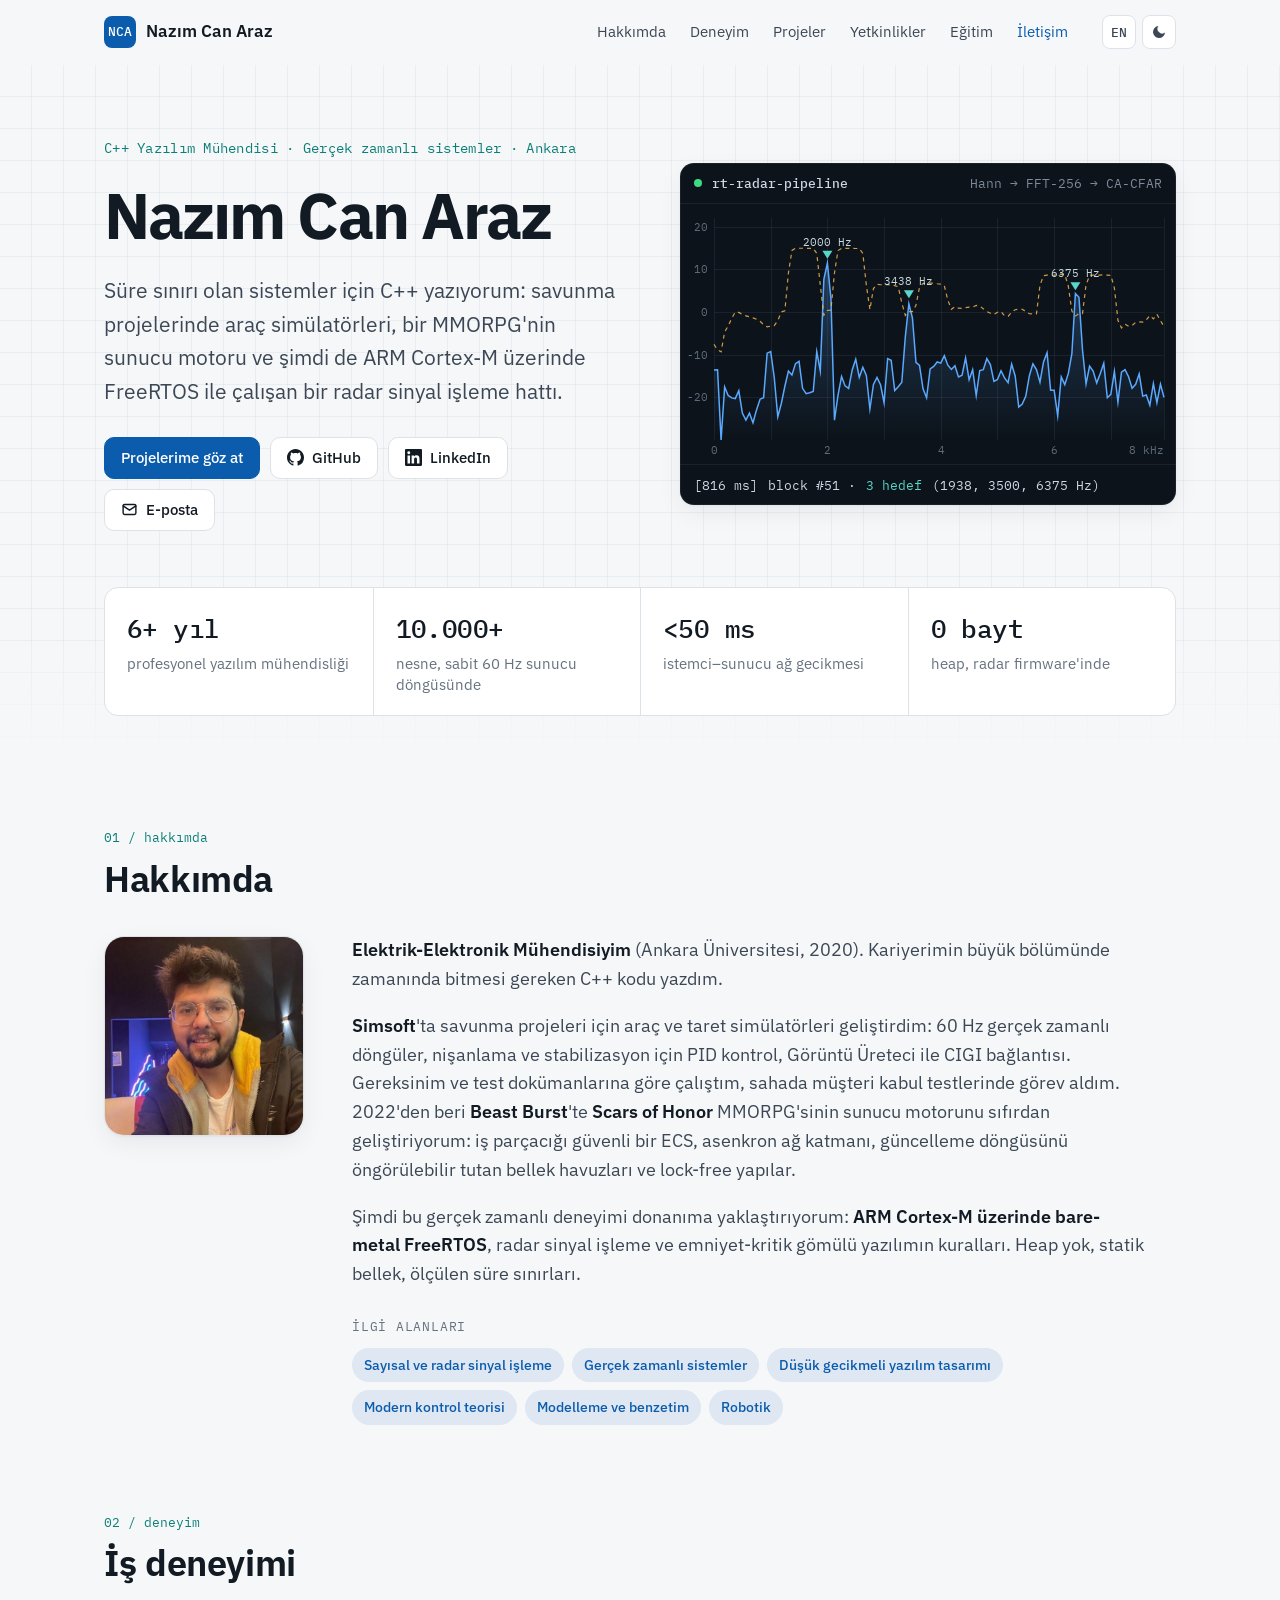
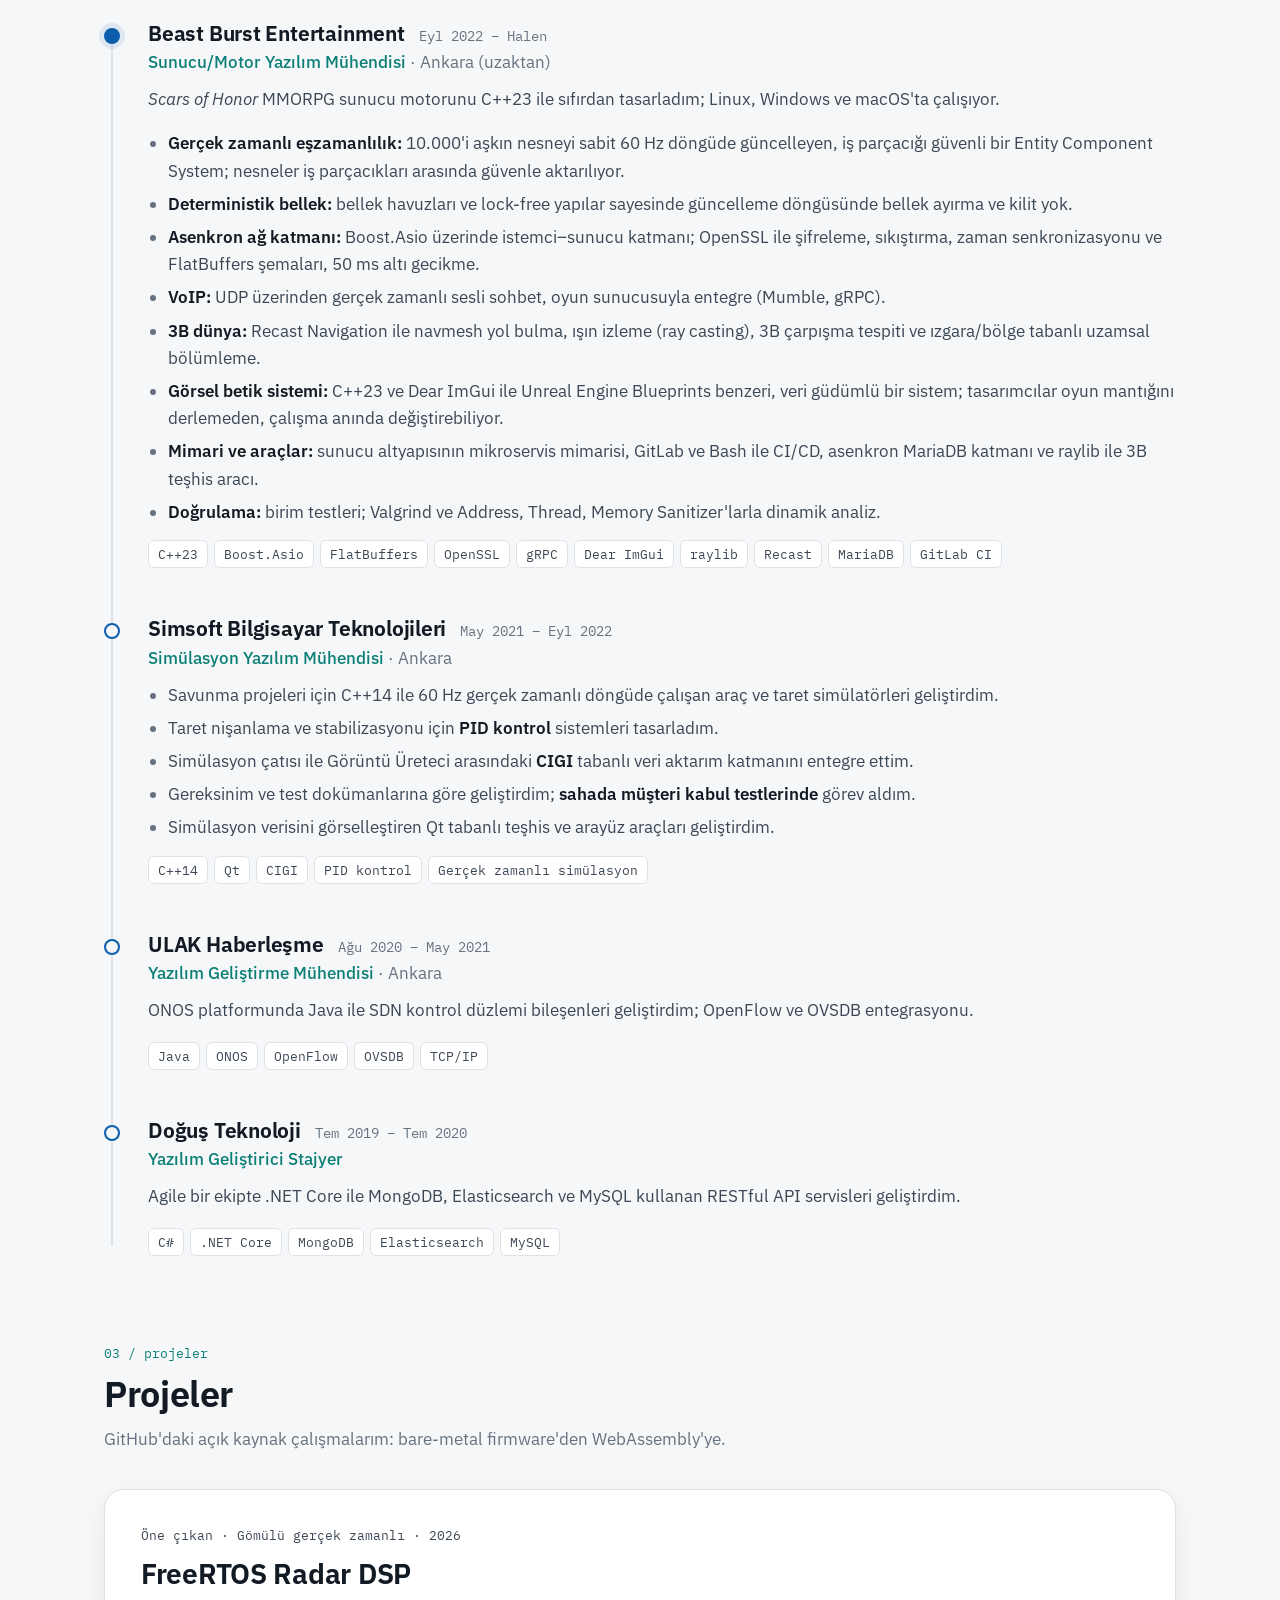
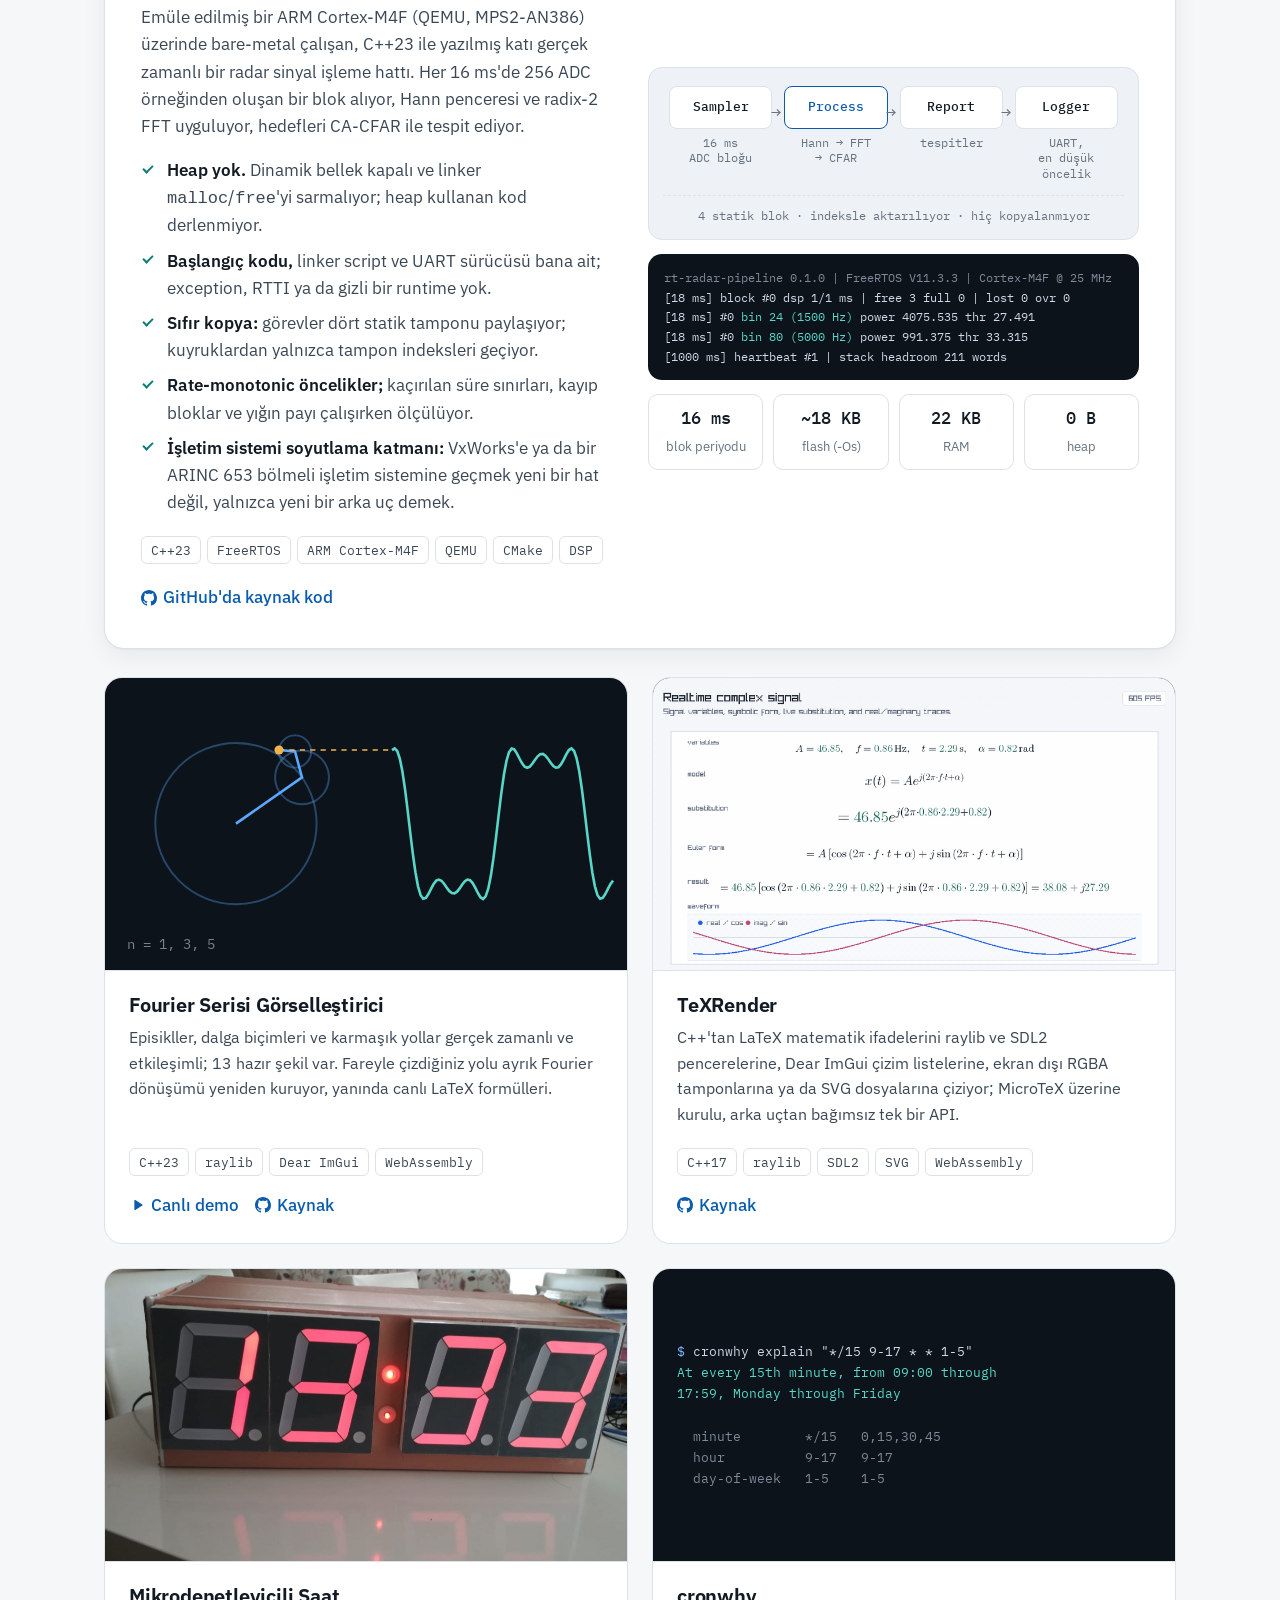
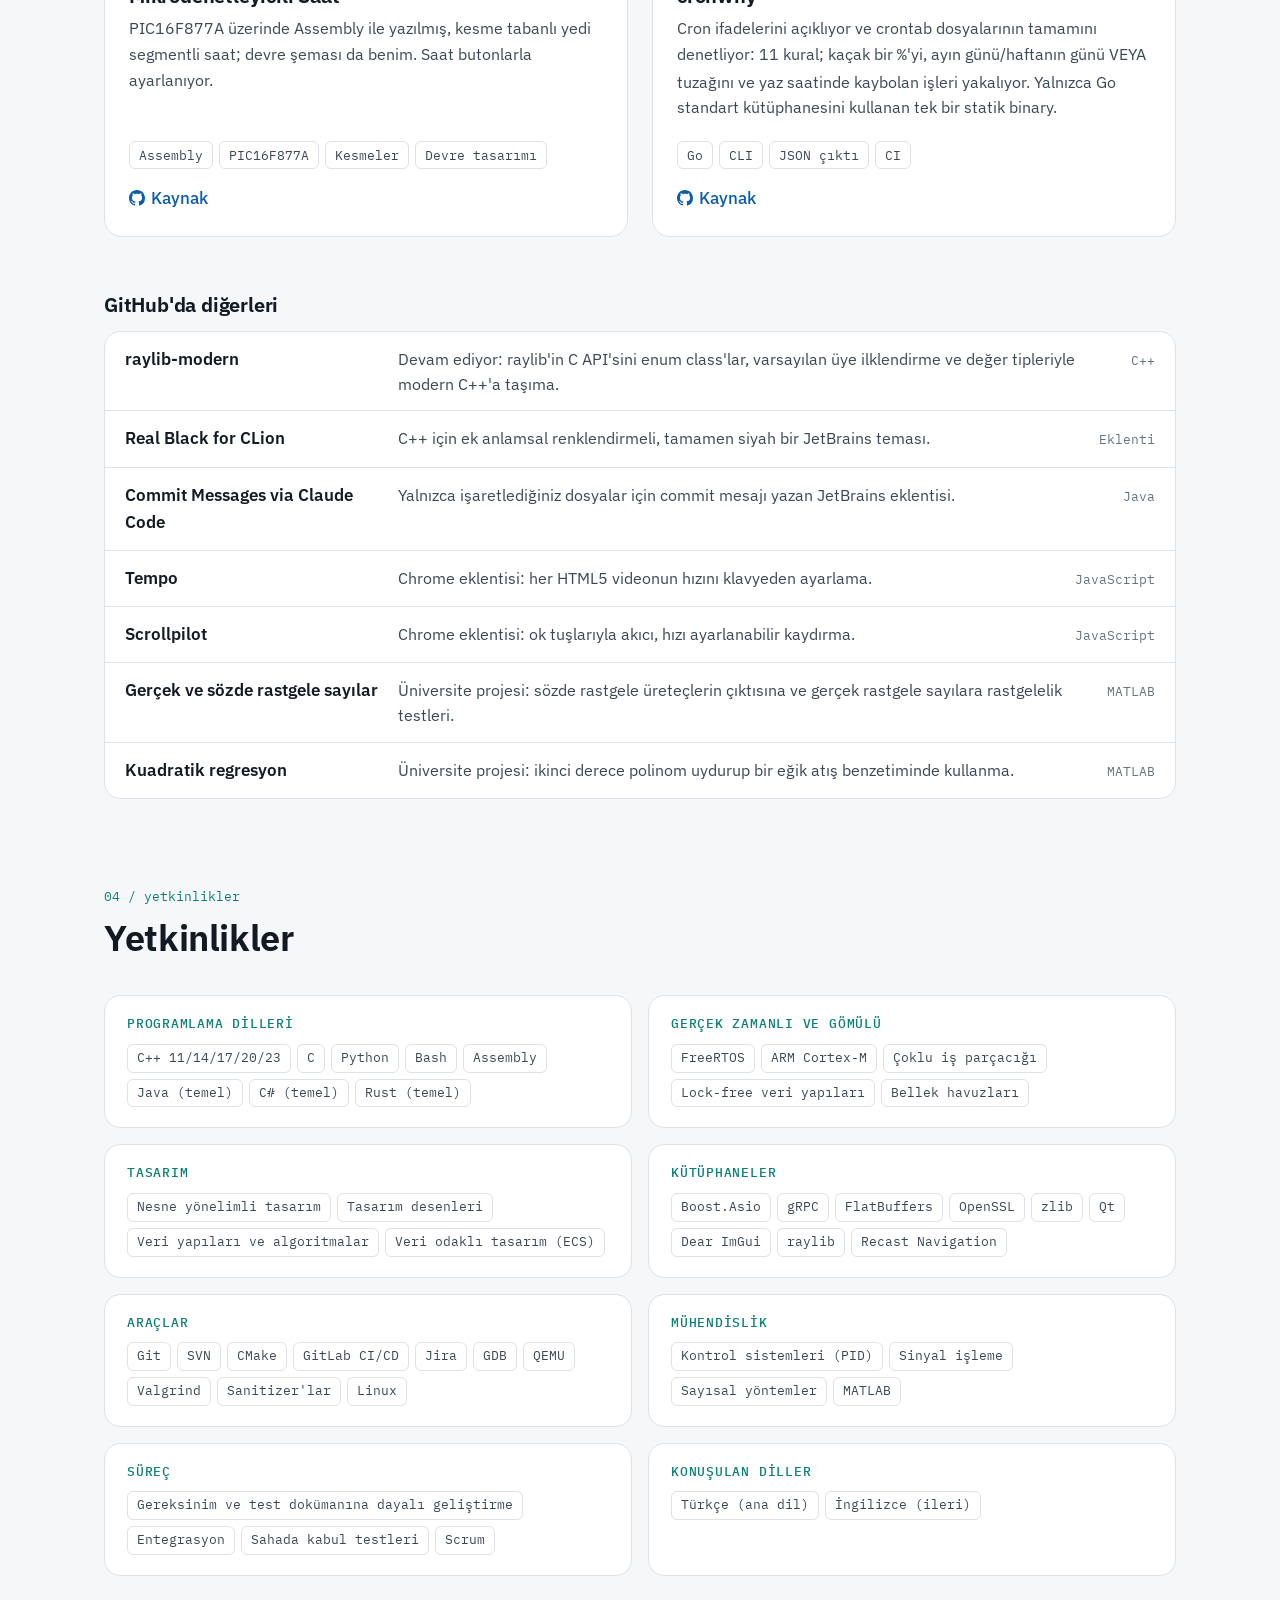
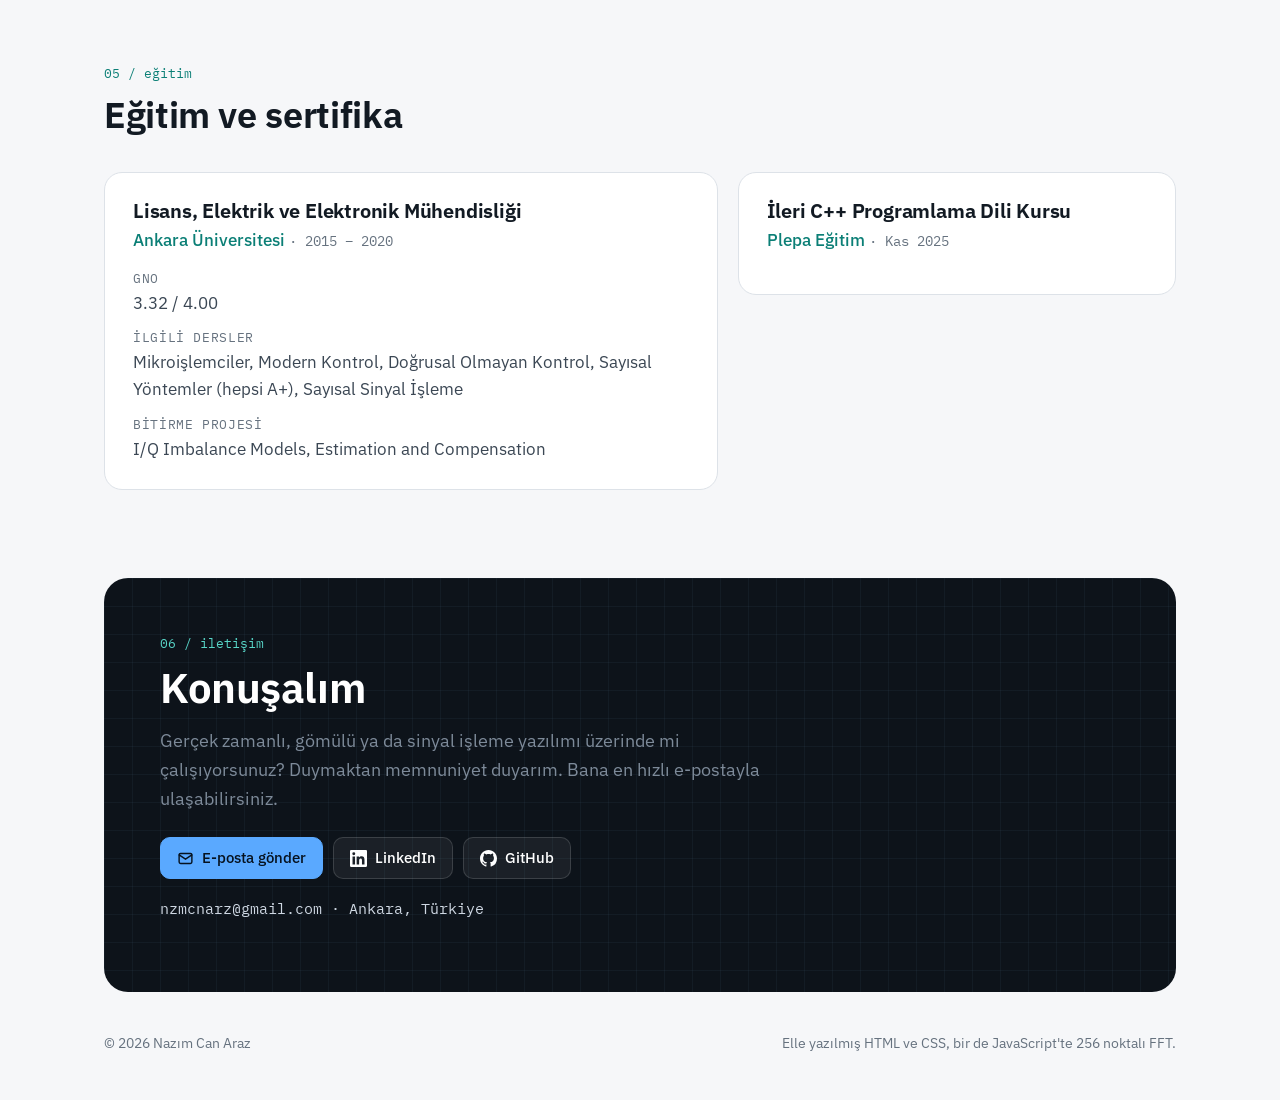
==== tr/index.html @ edd907df "Add personal site in English and Turkish Static HTML/CSS/JS for GitHub Pages: about, experience, pro" ====
<!doctype html>
<html lang="tr">
<head>
  <meta charset="utf-8">
  <meta name="viewport" content="width=device-width, initial-scale=1">
  <title>Nazım Can Araz · C++ Yazılım Mühendisi</title>
  <meta name="description" content="Nazım Can Araz, Ankara'da gerçek zamanlı sistemler geliştiren bir C++ yazılım mühendisi: savunma simülatörleri, bir MMORPG sunucu motoru ve ARM Cortex-M üzerinde FreeRTOS ile radar sinyal işleme.">
  <meta name="author" content="Nazım Can Araz">
  <link rel="canonical" href="https://nazimaraz.github.io/tr/">
  <link rel="alternate" hreflang="en" href="https://nazimaraz.github.io/">
  <link rel="alternate" hreflang="tr" href="https://nazimaraz.github.io/tr/">
  <link rel="alternate" hreflang="x-default" href="https://nazimaraz.github.io/">

  <meta property="og:type" content="profile">
  <meta property="og:url" content="https://nazimaraz.github.io/tr/">
  <meta property="og:title" content="Nazım Can Araz · C++ Yazılım Mühendisi">
  <meta property="og:description" content="Gerçek zamanlı C++ sistemleri: savunma simülatörleri, bir MMORPG sunucu motoru ve ARM Cortex-M üzerinde FreeRTOS ile radar sinyal işleme.">
  <meta property="og:image" content="https://nazimaraz.github.io/assets/img/og.png">
  <meta property="og:image:width" content="1200">
  <meta property="og:image:height" content="630">
  <meta property="og:locale" content="tr_TR">
  <meta property="og:locale:alternate" content="en_US">
  <meta name="twitter:card" content="summary_large_image">

  <link rel="icon" href="/favicon.svg" type="image/svg+xml">
  <meta name="theme-color" content="#0a0e13" media="(prefers-color-scheme: dark)">
  <meta name="theme-color" content="#f6f7f9" media="(prefers-color-scheme: light)">

  <script>
    try { var t = localStorage.getItem("theme"); if (t === "dark" || t === "light") document.documentElement.dataset.theme = t; } catch (e) {}
  </script>
  <link rel="preconnect" href="https://fonts.googleapis.com">
  <link rel="preconnect" href="https://fonts.gstatic.com" crossorigin>
  <link rel="stylesheet" href="https://fonts.googleapis.com/css2?family=IBM+Plex+Mono:wght@400;500&family=IBM+Plex+Sans:wght@400;500;600;700&display=swap">
  <link rel="stylesheet" href="/assets/css/style.css">
  <script src="/assets/js/main.js" defer></script>

  <script type="application/ld+json">
  {
    "@context": "https://schema.org",
    "@type": "Person",
    "name": "Nazım Can Araz",
    "url": "https://nazimaraz.github.io/tr/",
    "image": "https://nazimaraz.github.io/assets/img/avatar.jpg",
    "jobTitle": "C++ Yazılım Mühendisi",
    "address": { "@type": "PostalAddress", "addressLocality": "Ankara", "addressCountry": "TR" },
    "alumniOf": { "@type": "CollegeOrUniversity", "name": "Ankara Üniversitesi" },
    "knowsAbout": ["C++", "Gerçek zamanlı sistemler", "FreeRTOS", "ARM Cortex-M", "Sayısal sinyal işleme", "Ağ programlama"],
    "sameAs": ["https://github.com/nazimaraz", "https://www.linkedin.com/in/nazimcanaraz/"]
  }
  </script>
</head>
<body>
  <svg width="0" height="0" style="position:absolute" aria-hidden="true">
    <symbol id="i-github" viewBox="0 0 16 16"><path fill="currentColor" d="M8 0C3.58 0 0 3.58 0 8c0 3.54 2.29 6.53 5.47 7.59.4.07.55-.17.55-.38 0-.19-.01-.82-.01-1.49-2.01.37-2.53-.49-2.69-.94-.09-.23-.48-.94-.82-1.13-.28-.15-.68-.52-.01-.53.63-.01 1.08.58 1.23.82.72 1.21 1.87.87 2.33.66.07-.52.28-.87.51-1.07-1.78-.2-3.64-.89-3.64-3.95 0-.87.31-1.59.82-2.15-.08-.2-.36-1.02.08-2.12 0 0 .67-.21 2.2.82.64-.18 1.32-.27 2-.27.68 0 1.36.09 2 .27 1.53-1.04 2.2-.82 2.2-.82.44 1.1.16 1.92.08 2.12.51.56.82 1.27.82 2.15 0 3.07-1.87 3.75-3.65 3.95.29.25.54.73.54 1.48 0 1.07-.01 1.93-.01 2.2 0 .21.15.46.55.38A8.01 8.01 0 0 0 16 8c0-4.42-3.58-8-8-8Z"/></symbol>
    <symbol id="i-linkedin" viewBox="0 0 24 24"><path fill="currentColor" d="M20.45 20.45h-3.56v-5.57c0-1.33-.02-3.04-1.85-3.04-1.85 0-2.14 1.45-2.14 2.94v5.67H9.35V9h3.41v1.56h.05c.48-.9 1.64-1.85 3.37-1.85 3.6 0 4.27 2.37 4.27 5.46v6.28ZM5.34 7.43a2.06 2.06 0 1 1 0-4.13 2.06 2.06 0 0 1 0 4.13ZM7.12 20.45H3.56V9h3.56v11.45ZM22.22 0H1.77C.79 0 0 .77 0 1.73v20.54C0 23.23.79 24 1.77 24h20.45c.98 0 1.78-.77 1.78-1.73V1.73C24 .77 23.2 0 22.22 0Z"/></symbol>
    <symbol id="i-mail" viewBox="0 0 24 24"><g fill="none" stroke="currentColor" stroke-width="2" stroke-linecap="round" stroke-linejoin="round"><rect x="3" y="5" width="18" height="14" rx="2"/><path d="m3 7 9 6 9-6"/></g></symbol>
    <symbol id="i-arrow" viewBox="0 0 24 24"><path fill="none" stroke="currentColor" stroke-width="2" stroke-linecap="round" stroke-linejoin="round" d="M7 17 17 7M8 7h9v9"/></symbol>
    <symbol id="i-play" viewBox="0 0 24 24"><path fill="currentColor" d="M8 5.5v13a1 1 0 0 0 1.5.86l10.5-6.5a1 1 0 0 0 0-1.72L9.5 4.64A1 1 0 0 0 8 5.5Z"/></symbol>
  </svg>

  <a class="skip" href="#main">İçeriğe geç</a>

  <header class="topbar">
    <div class="wrap topbar-inner">
      <a class="brand" href="#top" aria-label="Nazım Can Araz, başa dön">
        <span class="brand-mark" aria-hidden="true">NCA</span>
        <span class="brand-name">Nazım Can Araz</span>
      </a>
      <nav class="nav" aria-label="Bölümler">
        <a href="#about">Hakkımda</a>
        <a href="#experience">Deneyim</a>
        <a href="#projects">Projeler</a>
        <a href="#skills">Yetkinlikler</a>
        <a href="#education">Eğitim</a>
        <a href="#contact">İletişim</a>
      </nav>
      <div class="tools">
        <a class="lang" href="/" hreflang="en" lang="en" title="English">EN</a>
        <button class="theme-toggle" type="button" aria-label="Karanlık mod" title="Karanlık modu aç/kapat">
          <svg class="moon" viewBox="0 0 24 24" aria-hidden="true"><path fill="currentColor" d="M21 12.8A9 9 0 1 1 11.2 3a7 7 0 0 0 9.8 9.8Z"/></svg>
          <svg class="sun" viewBox="0 0 24 24" aria-hidden="true"><g fill="none" stroke="currentColor" stroke-width="2" stroke-linecap="round"><circle cx="12" cy="12" r="4"/><path d="M12 2v2M12 20v2M4.9 4.9l1.4 1.4M17.7 17.7l1.4 1.4M2 12h2M20 12h2M4.9 19.1l1.4-1.4M17.7 6.3l1.4-1.4"/></g></svg>
        </button>
      </div>
    </div>
  </header>

  <main id="main">
    <!-- ================================================================ hero -->
    <section class="hero" id="top">
      <div class="wrap hero-grid">
        <div class="hero-text">
          <p class="eyebrow mono">C++ Yazılım Mühendisi · Gerçek zamanlı sistemler · Ankara</p>
          <h1>Nazım Can Araz</h1>
          <p class="lede">Süre sınırı olan sistemler için C++ yazıyorum: savunma projelerinde araç simülatörleri, bir MMORPG'nin sunucu motoru ve şimdi de ARM Cortex-M üzerinde FreeRTOS ile çalışan bir radar sinyal işleme hattı.</p>
          <div class="cta">
            <a class="btn primary" href="#projects">Projelerime göz at</a>
            <a class="btn" href="https://github.com/nazimaraz"><svg aria-hidden="true"><use href="#i-github"/></svg>GitHub</a>
            <a class="btn" href="https://www.linkedin.com/in/nazimcanaraz/"><svg aria-hidden="true"><use href="#i-linkedin"/></svg>LinkedIn</a>
            <a class="btn" href="mailto:nzmcnarz@gmail.com"><svg aria-hidden="true"><use href="#i-mail"/></svg>E-posta</a>
          </div>
        </div>

        <figure class="scope" aria-label="Canlı spektrum: rt-radar-pipeline'daki Hann, FFT ve CA-CFAR zincirinin JavaScript kopyası, benzetilmiş ADC verisi üzerinde çalışıyor">
          <div class="scope-head">
            <span class="live-dot" aria-hidden="true"></span>
            <b>rt-radar-pipeline</b>
            <span class="chain">Hann → FFT-256 → CA-CFAR</span>
          </div>
          <canvas id="spectrum" role="img" aria-label="Kesikli CFAR eşiğiyle güç spektrumu; tespit edilen tonlar frekanslarıyla işaretli"></canvas>
          <figcaption class="scope-foot" id="scope-log" aria-live="off">block #0</figcaption>
        </figure>
      </div>

      <div class="wrap">
        <ul class="stats">
          <li><strong>6+ yıl</strong><span>profesyonel yazılım mühendisliği</span></li>
          <li><strong>10.000+</strong><span>nesne, sabit 60 Hz sunucu döngüsünde</span></li>
          <li><strong>&lt;50 ms</strong><span>istemci–sunucu ağ gecikmesi</span></li>
          <li><strong>0 bayt</strong><span>heap, radar firmware'inde</span></li>
        </ul>
      </div>
    </section>

    <!-- =============================================================== about -->
    <section class="section" id="about" aria-labelledby="about-title">
      <div class="wrap">
        <div class="section-head">
          <span class="num">01 / hakkımda</span>
          <h2 id="about-title">Hakkımda</h2>
        </div>
        <div class="about-grid">
          <img class="portrait" src="/assets/img/avatar.jpg" width="200" height="200" alt="Nazım Can Araz'ın portresi">
          <div class="about-text">
            <p><strong>Elektrik-Elektronik Mühendisiyim</strong> (Ankara Üniversitesi, 2020). Kariyerimin büyük bölümünde zamanında bitmesi gereken C++ kodu yazdım.</p>
            <p><strong>Simsoft</strong>'ta savunma projeleri için araç ve taret simülatörleri geliştirdim: 60 Hz gerçek zamanlı döngüler, nişanlama ve stabilizasyon için PID kontrol, Görüntü Üreteci ile CIGI bağlantısı. Gereksinim ve test dokümanlarına göre çalıştım, sahada müşteri kabul testlerinde görev aldım. 2022'den beri <strong>Beast Burst</strong>'te <strong>Scars of Honor</strong> MMORPG'sinin sunucu motorunu sıfırdan geliştiriyorum: iş parçacığı güvenli bir ECS, asenkron ağ katmanı, güncelleme döngüsünü öngörülebilir tutan bellek havuzları ve lock-free yapılar.</p>
            <p>Şimdi bu gerçek zamanlı deneyimi donanıma yaklaştırıyorum: <strong>ARM Cortex-M üzerinde bare-metal FreeRTOS</strong>, radar sinyal işleme ve emniyet-kritik gömülü yazılımın kuralları. Heap yok, statik bellek, ölçülen süre sınırları.</p>
            <p class="subhead">İlgi alanları</p>
            <ul class="chips">
              <li>Sayısal ve radar sinyal işleme</li>
              <li>Gerçek zamanlı sistemler</li>
              <li>Düşük gecikmeli yazılım tasarımı</li>
              <li>Modern kontrol teorisi</li>
              <li>Modelleme ve benzetim</li>
              <li>Robotik</li>
            </ul>
          </div>
        </div>
      </div>
    </section>

    <!-- ========================================================== experience -->
    <section class="section" id="experience" aria-labelledby="experience-title">
      <div class="wrap">
        <div class="section-head">
          <span class="num">02 / deneyim</span>
          <h2 id="experience-title">İş deneyimi</h2>
        </div>

        <ol class="timeline">
          <li class="job current">
            <div class="job-head">
              <h3>Beast Burst Entertainment</h3>
              <span class="when">Eyl 2022 – Halen</span>
            </div>
            <p class="role">Sunucu/Motor Yazılım Mühendisi <span class="where">· Ankara (uzaktan)</span></p>
            <p><em>Scars of Honor</em> MMORPG sunucu motorunu C++23 ile sıfırdan tasarladım; Linux, Windows ve macOS'ta çalışıyor.</p>
            <ul class="points">
              <li><strong>Gerçek zamanlı eşzamanlılık:</strong> 10.000'i aşkın nesneyi sabit 60 Hz döngüde güncelleyen, iş parçacığı güvenli bir Entity Component System; nesneler iş parçacıkları arasında güvenle aktarılıyor.</li>
              <li><strong>Deterministik bellek:</strong> bellek havuzları ve lock-free yapılar sayesinde güncelleme döngüsünde bellek ayırma ve kilit yok.</li>
              <li><strong>Asenkron ağ katmanı:</strong> Boost.Asio üzerinde istemci–sunucu katmanı; OpenSSL ile şifreleme, sıkıştırma, zaman senkronizasyonu ve FlatBuffers şemaları, 50 ms altı gecikme.</li>
              <li><strong>VoIP:</strong> UDP üzerinden gerçek zamanlı sesli sohbet, oyun sunucusuyla entegre (Mumble, gRPC).</li>
              <li><strong>3B dünya:</strong> Recast Navigation ile navmesh yol bulma, ışın izleme (ray casting), 3B çarpışma tespiti ve ızgara/bölge tabanlı uzamsal bölümleme.</li>
              <li><strong>Görsel betik sistemi:</strong> C++23 ve Dear ImGui ile Unreal Engine Blueprints benzeri, veri güdümlü bir sistem; tasarımcılar oyun mantığını derlemeden, çalışma anında değiştirebiliyor.</li>
              <li><strong>Mimari ve araçlar:</strong> sunucu altyapısının mikroservis mimarisi, GitLab ve Bash ile CI/CD, asenkron MariaDB katmanı ve raylib ile 3B teşhis aracı.</li>
              <li><strong>Doğrulama:</strong> birim testleri; Valgrind ve Address, Thread, Memory Sanitizer'larla dinamik analiz.</li>
            </ul>
            <ul class="tags" aria-label="Teknolojiler">
              <li>C++23</li><li>Boost.Asio</li><li>FlatBuffers</li><li>OpenSSL</li><li>gRPC</li><li>Dear ImGui</li><li>raylib</li><li>Recast</li><li>MariaDB</li><li>GitLab CI</li>
            </ul>
          </li>

          <li class="job">
            <div class="job-head">
              <h3>Simsoft Bilgisayar Teknolojileri</h3>
              <span class="when">May 2021 – Eyl 2022</span>
            </div>
            <p class="role">Simülasyon Yazılım Mühendisi <span class="where">· Ankara</span></p>
            <ul class="points">
              <li>Savunma projeleri için C++14 ile 60 Hz gerçek zamanlı döngüde çalışan araç ve taret simülatörleri geliştirdim.</li>
              <li>Taret nişanlama ve stabilizasyonu için <strong>PID kontrol</strong> sistemleri tasarladım.</li>
              <li>Simülasyon çatısı ile Görüntü Üreteci arasındaki <strong>CIGI</strong> tabanlı veri aktarım katmanını entegre ettim.</li>
              <li>Gereksinim ve test dokümanlarına göre geliştirdim; <strong>sahada müşteri kabul testlerinde</strong> görev aldım.</li>
              <li>Simülasyon verisini görselleştiren Qt tabanlı teşhis ve arayüz araçları geliştirdim.</li>
            </ul>
            <ul class="tags" aria-label="Teknolojiler">
              <li>C++14</li><li>Qt</li><li>CIGI</li><li>PID kontrol</li><li>Gerçek zamanlı simülasyon</li>
            </ul>
          </li>

          <li class="job">
            <div class="job-head">
              <h3>ULAK Haberleşme</h3>
              <span class="when">Ağu 2020 – May 2021</span>
            </div>
            <p class="role">Yazılım Geliştirme Mühendisi <span class="where">· Ankara</span></p>
            <p>ONOS platformunda Java ile SDN kontrol düzlemi bileşenleri geliştirdim; OpenFlow ve OVSDB entegrasyonu.</p>
            <ul class="tags" aria-label="Teknolojiler">
              <li>Java</li><li>ONOS</li><li>OpenFlow</li><li>OVSDB</li><li>TCP/IP</li>
            </ul>
          </li>

          <li class="job">
            <div class="job-head">
              <h3>Doğuş Teknoloji</h3>
              <span class="when">Tem 2019 – Tem 2020</span>
            </div>
            <p class="role">Yazılım Geliştirici Stajyer</p>
            <p>Agile bir ekipte .NET Core ile MongoDB, Elasticsearch ve MySQL kullanan RESTful API servisleri geliştirdim.</p>
            <ul class="tags" aria-label="Teknolojiler">
              <li>C#</li><li>.NET Core</li><li>MongoDB</li><li>Elasticsearch</li><li>MySQL</li>
            </ul>
          </li>
        </ol>
      </div>
    </section>

    <!-- ============================================================ projects -->
    <section class="section" id="projects" aria-labelledby="projects-title">
      <div class="wrap">
        <div class="section-head">
          <span class="num">03 / projeler</span>
          <h2 id="projects-title">Projeler</h2>
          <p>GitHub'daki açık kaynak çalışmalarım: bare-metal firmware'den WebAssembly'ye.</p>
        </div>

        <article class="featured">
          <div>
            <p class="kicker">Öne çıkan · Gömülü gerçek zamanlı · 2026</p>
            <h3>FreeRTOS Radar DSP</h3>
            <p>Emüle edilmiş bir ARM Cortex-M4F (QEMU, MPS2-AN386) üzerinde bare-metal çalışan, C++23 ile yazılmış katı gerçek zamanlı bir radar sinyal işleme hattı. Her 16 ms'de 256 ADC örneğinden oluşan bir blok alıyor, Hann penceresi ve radix-2 FFT uyguluyor, hedefleri CA-CFAR ile tespit ediyor.</p>
            <ul class="checks">
              <li><strong>Heap yok.</strong> Dinamik bellek kapalı ve linker <code>malloc</code>/<code>free</code>'yi sarmalıyor; heap kullanan kod derlenmiyor.</li>
              <li><strong>Başlangıç kodu,</strong> linker script ve UART sürücüsü bana ait; exception, RTTI ya da gizli bir runtime yok.</li>
              <li><strong>Sıfır kopya:</strong> görevler dört statik tamponu paylaşıyor; kuyruklardan yalnızca tampon indeksleri geçiyor.</li>
              <li><strong>Rate-monotonic öncelikler;</strong> kaçırılan süre sınırları, kayıp bloklar ve yığın payı çalışırken ölçülüyor.</li>
              <li><strong>İşletim sistemi soyutlama katmanı:</strong> VxWorks'e ya da bir ARINC 653 bölmeli işletim sistemine geçmek yeni bir hat değil, yalnızca yeni bir arka uç demek.</li>
            </ul>
            <ul class="tags" aria-label="Teknolojiler">
              <li>C++23</li><li>FreeRTOS</li><li>ARM Cortex-M4F</li><li>QEMU</li><li>CMake</li><li>DSP</li>
            </ul>
            <div class="project-links">
              <a href="https://github.com/nazimaraz/rt-radar-pipeline"><svg aria-hidden="true"><use href="#i-github"/></svg>GitHub'da kaynak kod</a>
            </div>
          </div>

          <div class="featured-visual">
            <div class="pipeline" aria-label="Hat: her 16 ms'de örnekleyici, ardından işleme (Hann, FFT, CFAR), raporlayıcı ve UART üzerinden günlükleyici">
              <div class="stage"><span class="box">Sampler</span><small>16 ms<br>ADC bloğu</small></div>
              <div class="stage dsp"><span class="box">Process</span><small>Hann → FFT<br>→ CFAR</small></div>
              <div class="stage"><span class="box">Report</span><small>tespitler</small></div>
              <div class="stage"><span class="box">Logger</span><small>UART,<br>en düşük öncelik</small></div>
              <div class="pool">4 statik blok · indeksle aktarılıyor · hiç kopyalanmıyor</div>
            </div>
<pre class="term" aria-label="Firmware konsol çıktısı"><span class="dim">rt-radar-pipeline 0.1.0 | FreeRTOS V11.3.3 | Cortex-M4F @ 25 MHz</span>
[18 ms] block #0 dsp 1/1 ms | free 3 full 0 | lost 0 ovr 0
[18 ms] #0 <span class="hi">bin 24 (1500 Hz)</span> power 4075.535 thr 27.491
[18 ms] #0 <span class="hi">bin 80 (5000 Hz)</span> power 991.375 thr 33.315
[1000 ms] heartbeat #1 | stack headroom 211 words</pre>
            <ul class="metrics">
              <li><b>16 ms</b><span>blok periyodu</span></li>
              <li><b>~18 KB</b><span>flash (-Os)</span></li>
              <li><b>22 KB</b><span>RAM</span></li>
              <li><b>0 B</b><span>heap</span></li>
            </ul>
          </div>
        </article>

        <div class="cards">
          <article class="card">
            <div class="card-media">
              <svg viewBox="0 0 400 225" role="img" aria-label="Kare dalga çizen üç episikl">
                <g fill="none" stroke-width="1.5">
                  <circle cx="100" cy="112" r="62" stroke="rgba(90,169,255,.35)"/>
                  <circle cx="150.8" cy="76.4" r="20.7" stroke="rgba(90,169,255,.35)"/>
                  <circle cx="145.4" cy="56.5" r="12.4" stroke="rgba(90,169,255,.35)"/>
                  <path d="M100 112 L150.8 76.4 L145.4 56.5 L133.1 55.4" stroke="#5aa9ff" stroke-width="2"/>
                  <path d="M133.1 55.4 H220" stroke="#f0b44c" stroke-dasharray="4 4" stroke-width="1.2"/>
                  <path stroke="#58d6c8" stroke-width="2" d="M220,55.4 L222,54.1 L224,56.1 L226,62 L228,71.9 L230,85.5 L232,101.6 L234,118.7 L236,135.1 L238,149.4 L240,160.2 L242,167 L244,169.7 L246,169.1 L248,166.1 L250,162.1 L252,158.4 L254,155.8 L256,155 L258,155.9 L260,158.2 L262,161.1 L264,163.8 L266,165.4 L268,165.6 L270,164.3 L272,161.8 L274,158.8 L276,156.3 L278,155 L280,155.4 L282,157.7 L284,161.2 L286,165.3 L288,168.6 L290,169.9 L292,167.9 L294,162 L296,152.1 L298,138.5 L300,122.4 L302,105.3 L304,88.9 L306,74.6 L308,63.8 L310,57 L312,54.3 L314,54.9 L316,57.9 L318,61.9 L320,65.6 L322,68.2 L324,69 L326,68.1 L328,65.8 L330,62.9 L332,60.2 L334,58.6 L336,58.4 L338,59.7 L340,62.2 L342,65.2 L344,67.7 L346,69 L348,68.6 L350,66.3 L352,62.8 L354,58.7 L356,55.4 L358,54.1 L360,56.1 L362,62 L364,71.9 L366,85.5 L368,101.6 L370,118.7 L372,135.1 L374,149.4 L376,160.2 L378,167 L380,169.7 L382,169.1 L384,166.1 L386,162.1 L388,158.4 L390,155.8"/>
                </g>
                <circle cx="133.1" cy="55.4" r="3.5" fill="#f0b44c"/>
                <text x="16" y="208" fill="rgba(160,180,200,.7)" font-family="IBM Plex Mono, monospace" font-size="11">n = 1, 3, 5</text>
              </svg>
            </div>
            <div class="card-body">
              <h3>Fourier Serisi Görselleştirici</h3>
              <p>Episikller, dalga biçimleri ve karmaşık yollar gerçek zamanlı ve etkileşimli; 13 hazır şekil var. Fareyle çizdiğiniz yolu ayrık Fourier dönüşümü yeniden kuruyor, yanında canlı LaTeX formülleri.</p>
              <ul class="tags" aria-label="Teknolojiler"><li>C++23</li><li>raylib</li><li>Dear ImGui</li><li>WebAssembly</li></ul>
              <div class="project-links">
                <a href="https://nazimaraz.github.io/Fourier-Series/"><svg aria-hidden="true"><use href="#i-play"/></svg>Canlı demo</a>
                <a href="https://github.com/nazimaraz/Fourier-Series"><svg aria-hidden="true"><use href="#i-github"/></svg>Kaynak</a>
              </div>
            </div>
          </article>

          <article class="card">
            <div class="card-media">
              <img src="/assets/img/texrender.gif" width="920" height="507" loading="lazy" alt="TeXRender demosu: karmaşık bir sinyalin formülü, yerine konmuş değerleri ve gerçel/sanal dalga biçimleri gerçek zamanlı güncelleniyor">
            </div>
            <div class="card-body">
              <h3>TeXRender</h3>
              <p>C++'tan LaTeX matematik ifadelerini raylib ve SDL2 pencerelerine, Dear ImGui çizim listelerine, ekran dışı RGBA tamponlarına ya da SVG dosyalarına çiziyor; MicroTeX üzerine kurulu, arka uçtan bağımsız tek bir API.</p>
              <ul class="tags" aria-label="Teknolojiler"><li>C++17</li><li>raylib</li><li>SDL2</li><li>SVG</li><li>WebAssembly</li></ul>
              <div class="project-links">
                <a href="https://github.com/nazimaraz/TeXRender"><svg aria-hidden="true"><use href="#i-github"/></svg>Kaynak</a>
              </div>
            </div>
          </article>

          <article class="card">
            <div class="card-media">
              <img src="/assets/img/clock.jpg" width="1000" height="622" loading="lazy" alt="PIC16F877A mikrodenetleyiciyle yapılmış dört haneli, yedi segmentli LED saat">
            </div>
            <div class="card-body">
              <h3>Mikrodenetleyicili Saat</h3>
              <p>PIC16F877A üzerinde Assembly ile yazılmış, kesme tabanlı yedi segmentli saat; devre şeması da benim. Saat butonlarla ayarlanıyor.</p>
              <ul class="tags" aria-label="Teknolojiler"><li>Assembly</li><li>PIC16F877A</li><li>Kesmeler</li><li>Devre tasarımı</li></ul>
              <div class="project-links">
                <a href="https://github.com/nazimaraz/Digital-Clock-Using-Microcontroller"><svg aria-hidden="true"><use href="#i-github"/></svg>Kaynak</a>
              </div>
            </div>
          </article>

          <article class="card">
            <div class="card-media">
<pre class="term" aria-label="cronwhy örnek çıktısı"><span class="prompt">$</span> cronwhy explain "*/15 9-17 * * 1-5"
<span class="hi">At every 15th minute, from 09:00 through
17:59, Monday through Friday</span>

<span class="dim">  minute        */15   0,15,30,45
  hour          9-17   9-17
  day-of-week   1-5    1-5</span></pre>
            </div>
            <div class="card-body">
              <h3>cronwhy</h3>
              <p>Cron ifadelerini açıklıyor ve crontab dosyalarının tamamını denetliyor: 11 kural; kaçak bir <code>%</code>'yi, ayın günü/haftanın günü VEYA tuzağını ve yaz saatinde kaybolan işleri yakalıyor. Yalnızca Go standart kütüphanesini kullanan tek bir statik binary.</p>
              <ul class="tags" aria-label="Teknolojiler"><li>Go</li><li>CLI</li><li>JSON çıktı</li><li>CI</li></ul>
              <div class="project-links">
                <a href="https://github.com/nazimaraz/cronwhy"><svg aria-hidden="true"><use href="#i-github"/></svg>Kaynak</a>
              </div>
            </div>
          </article>
        </div>

        <h3 class="more-head">GitHub'da diğerleri</h3>
        <ul class="more">
          <li><a href="https://github.com/nazimaraz/raylib-modern"><span class="name">raylib-modern</span><span class="desc">Devam ediyor: raylib'in C API'sini enum class'lar, varsayılan üye ilklendirme ve değer tipleriyle modern C++'a taşıma.</span><span class="lang-tag">C++</span></a></li>
          <li><a href="https://github.com/nazimaraz/real-black-clion-theme"><span class="name">Real Black for CLion</span><span class="desc">C++ için ek anlamsal renklendirmeli, tamamen siyah bir JetBrains teması.</span><span class="lang-tag">Eklenti</span></a></li>
          <li><a href="https://github.com/nazimaraz/jetbrains-ai-commit"><span class="name">Commit Messages via Claude Code</span><span class="desc">Yalnızca işaretlediğiniz dosyalar için commit mesajı yazan JetBrains eklentisi.</span><span class="lang-tag">Java</span></a></li>
          <li><a href="https://github.com/nazimaraz/tempo"><span class="name">Tempo</span><span class="desc">Chrome eklentisi: her HTML5 videonun hızını klavyeden ayarlama.</span><span class="lang-tag">JavaScript</span></a></li>
          <li><a href="https://github.com/nazimaraz/scrollpilot"><span class="name">Scrollpilot</span><span class="desc">Chrome eklentisi: ok tuşlarıyla akıcı, hızı ayarlanabilir kaydırma.</span><span class="lang-tag">JavaScript</span></a></li>
          <li><a href="https://github.com/nazimaraz/Testing-and-Comparison-of-True-and-Pseudo-Random-Number-Generators"><span class="name">Gerçek ve sözde rastgele sayılar</span><span class="desc">Üniversite projesi: sözde rastgele üreteçlerin çıktısına ve gerçek rastgele sayılara rastgelelik testleri.</span><span class="lang-tag">MATLAB</span></a></li>
          <li><a href="https://github.com/nazimaraz/Analysis-of-Finding-Quadratic-Regression-Polynomial"><span class="name">Kuadratik regresyon</span><span class="desc">Üniversite projesi: ikinci derece polinom uydurup bir eğik atış benzetiminde kullanma.</span><span class="lang-tag">MATLAB</span></a></li>
        </ul>
      </div>
    </section>

    <!-- ============================================================== skills -->
    <section class="section" id="skills" aria-labelledby="skills-title">
      <div class="wrap">
        <div class="section-head">
          <span class="num">04 / yetkinlikler</span>
          <h2 id="skills-title">Yetkinlikler</h2>
        </div>
        <div class="skills">
          <div class="skill">
            <h3>Programlama dilleri</h3>
            <ul class="tags"><li>C++ 11/14/17/20/23</li><li>C</li><li>Python</li><li>Bash</li><li>Assembly</li><li>Java (temel)</li><li>C# (temel)</li><li>Rust (temel)</li></ul>
          </div>
          <div class="skill">
            <h3>Gerçek zamanlı ve gömülü</h3>
            <ul class="tags"><li>FreeRTOS</li><li>ARM Cortex-M</li><li>Çoklu iş parçacığı</li><li>Lock-free veri yapıları</li><li>Bellek havuzları</li></ul>
          </div>
          <div class="skill">
            <h3>Tasarım</h3>
            <ul class="tags"><li>Nesne yönelimli tasarım</li><li>Tasarım desenleri</li><li>Veri yapıları ve algoritmalar</li><li>Veri odaklı tasarım (ECS)</li></ul>
          </div>
          <div class="skill">
            <h3>Kütüphaneler</h3>
            <ul class="tags"><li>Boost.Asio</li><li>gRPC</li><li>FlatBuffers</li><li>OpenSSL</li><li>zlib</li><li>Qt</li><li>Dear ImGui</li><li>raylib</li><li>Recast Navigation</li></ul>
          </div>
          <div class="skill">
            <h3>Araçlar</h3>
            <ul class="tags"><li>Git</li><li>SVN</li><li>CMake</li><li>GitLab CI/CD</li><li>Jira</li><li>GDB</li><li>QEMU</li><li>Valgrind</li><li>Sanitizer'lar</li><li>Linux</li></ul>
          </div>
          <div class="skill">
            <h3>Mühendislik</h3>
            <ul class="tags"><li>Kontrol sistemleri (PID)</li><li>Sinyal işleme</li><li>Sayısal yöntemler</li><li>MATLAB</li></ul>
          </div>
          <div class="skill">
            <h3>Süreç</h3>
            <ul class="tags"><li>Gereksinim ve test dokümanına dayalı geliştirme</li><li>Entegrasyon</li><li>Sahada kabul testleri</li><li>Scrum</li></ul>
          </div>
          <div class="skill">
            <h3>Konuşulan diller</h3>
            <ul class="tags"><li>Türkçe (ana dil)</li><li>İngilizce (ileri)</li></ul>
          </div>
        </div>
      </div>
    </section>

    <!-- =========================================================== education -->
    <section class="section" id="education" aria-labelledby="education-title">
      <div class="wrap">
        <div class="section-head">
          <span class="num">05 / eğitim</span>
          <h2 id="education-title">Eğitim ve sertifika</h2>
        </div>
        <div class="edu">
          <div class="edu-card">
            <h3>Lisans, Elektrik ve Elektronik Mühendisliği</h3>
            <p class="meta">Ankara Üniversitesi <span class="when">· 2015 – 2020</span></p>
            <dl>
              <div><dt>GNO</dt><dd>3.32 / 4.00</dd></div>
              <div><dt>İlgili dersler</dt><dd>Mikroişlemciler, Modern Kontrol, Doğrusal Olmayan Kontrol, Sayısal Yöntemler (hepsi A+), Sayısal Sinyal İşleme</dd></div>
              <div><dt>Bitirme projesi</dt><dd>I/Q Imbalance Models, Estimation and Compensation</dd></div>
            </dl>
          </div>
          <div class="edu-card">
            <h3>İleri C++ Programlama Dili Kursu</h3>
            <p class="meta">Plepa Eğitim <span class="when">· Kas 2025</span></p>
          </div>
        </div>
      </div>
    </section>

    <!-- ============================================================= contact -->
    <section id="contact" aria-labelledby="contact-title">
      <div class="wrap">
        <div class="contact">
          <span class="num mono">06 / iletişim</span>
          <h2 id="contact-title">Konuşalım</h2>
          <p>Gerçek zamanlı, gömülü ya da sinyal işleme yazılımı üzerinde mi çalışıyorsunuz? Duymaktan memnuniyet duyarım. Bana en hızlı e-postayla ulaşabilirsiniz.</p>
          <div class="cta">
            <a class="btn primary" href="mailto:nzmcnarz@gmail.com"><svg aria-hidden="true"><use href="#i-mail"/></svg>E-posta gönder</a>
            <a class="btn" href="https://www.linkedin.com/in/nazimcanaraz/"><svg aria-hidden="true"><use href="#i-linkedin"/></svg>LinkedIn</a>
            <a class="btn" href="https://github.com/nazimaraz"><svg aria-hidden="true"><use href="#i-github"/></svg>GitHub</a>
          </div>
          <p class="mail">nzmcnarz@gmail.com · Ankara, Türkiye</p>
        </div>
      </div>
    </section>
  </main>

  <footer class="footer">
    <div class="wrap">
      <span>© <span id="year">2026</span> Nazım Can Araz</span>
      <span>Elle yazılmış HTML ve CSS, bir de JavaScript'te 256 noktalı FFT.</span>
    </div>
  </footer>
</body>
</html>
---- assets/css/style.css ----
/* ---------------------------------------------------------------------------
   Nazım Can Araz — personal site
   Plain CSS, no build step. Colours are tokens on :root; dark mode follows the
   system unless the visitor picks a theme (stored as data-theme on <html>).
   ------------------------------------------------------------------------ */

:root {
  --bg: #f6f7f9;
  --bg-grid: rgba(11, 61, 108, 0.05);
  --surface: #ffffff;
  --surface-2: #eef1f5;
  --text: #121a23;
  --text-2: #3b4754;
  --muted: #66727f;
  --line: #dde2e8;
  --accent: #0b5cad;          /* the CV's heading blue, brightened */
  --accent-soft: rgba(11, 92, 173, 0.1);
  --teal: #0b7f76;            /* the CV's label teal */
  --amber: #b26a00;
  --term-bg: #0d131a;
  --term-text: #cfd8e3;
  --term-dim: #7d8a99;
  --term-hi: #58d6c8;
  --shadow: 0 1px 2px rgba(16, 24, 40, 0.04), 0 8px 24px rgba(16, 24, 40, 0.06);

  --font-sans: "IBM Plex Sans", system-ui, -apple-system, "Segoe UI", Roboto, sans-serif;
  --font-mono: "IBM Plex Mono", ui-monospace, SFMono-Regular, Menlo, Consolas, monospace;
  --radius: 14px;
  --radius-sm: 8px;
  --wrap: 1120px;
  color-scheme: light;
}

@media (prefers-color-scheme: dark) {
  :root:not([data-theme="light"]) {
    --bg: #0a0e13;
    --bg-grid: rgba(120, 170, 220, 0.045);
    --surface: #11171f;
    --surface-2: #161e28;
    --text: #e7edf3;
    --text-2: #b9c4cf;
    --muted: #8593a2;
    --line: #222c38;
    --accent: #5aa9ff;
    --accent-soft: rgba(90, 169, 255, 0.12);
    --teal: #3cc8b9;
    --amber: #f0b44c;
    --term-bg: #070a0e;
    --shadow: 0 1px 2px rgba(0, 0, 0, 0.3), 0 10px 30px rgba(0, 0, 0, 0.25);
    color-scheme: dark;
  }
}

:root[data-theme="dark"] {
  --bg: #0a0e13;
  --bg-grid: rgba(120, 170, 220, 0.045);
  --surface: #11171f;
  --surface-2: #161e28;
  --text: #e7edf3;
  --text-2: #b9c4cf;
  --muted: #8593a2;
  --line: #222c38;
  --accent: #5aa9ff;
  --accent-soft: rgba(90, 169, 255, 0.12);
  --teal: #3cc8b9;
  --amber: #f0b44c;
  --term-bg: #070a0e;
  --shadow: 0 1px 2px rgba(0, 0, 0, 0.3), 0 10px 30px rgba(0, 0, 0, 0.25);
  color-scheme: dark;
}

/* --- base ---------------------------------------------------------------- */

*, *::before, *::after { box-sizing: border-box; }

html {
  scroll-behavior: smooth;
  scroll-padding-top: 76px;
  -webkit-text-size-adjust: 100%;
}

body {
  margin: 0;
  background: var(--bg);
  color: var(--text);
  font-family: var(--font-sans);
  font-size: 17px;
  line-height: 1.6;
  -webkit-font-smoothing: antialiased;
  text-rendering: optimizeLegibility;
}

img { max-width: 100%; display: block; }

a { color: var(--accent); text-decoration-thickness: 1px; text-underline-offset: 3px; }
a:hover { text-decoration-thickness: 2px; }

:focus-visible { outline: 2px solid var(--accent); outline-offset: 3px; border-radius: 4px; }

h1, h2, h3 { line-height: 1.2; margin: 0; letter-spacing: -0.01em; }

p { margin: 0 0 1em; }

.mono { font-family: var(--font-mono); }

.wrap {
  width: 100%;
  max-width: var(--wrap);
  margin: 0 auto;
  padding: 0 24px;
}

.skip {
  position: absolute;
  left: 12px;
  top: -48px;
  z-index: 100;
  padding: 8px 14px;
  background: var(--accent);
  color: #fff;
  border-radius: var(--radius-sm);
}
.skip:focus { top: 12px; }

/* --- top bar ------------------------------------------------------------- */

.topbar {
  position: sticky;
  top: 0;
  z-index: 50;
  background: color-mix(in srgb, var(--bg) 82%, transparent);
  backdrop-filter: saturate(1.4) blur(12px);
  -webkit-backdrop-filter: saturate(1.4) blur(12px);
  border-bottom: 1px solid transparent;
  transition: border-color 0.2s;
}
.topbar.scrolled { border-bottom-color: var(--line); }

.topbar-inner {
  display: flex;
  align-items: center;
  gap: 24px;
  height: 64px;
}

.brand {
  display: inline-flex;
  align-items: center;
  gap: 10px;
  color: var(--text);
  text-decoration: none;
  font-weight: 600;
  white-space: nowrap;
}
.brand-mark {
  display: grid;
  place-items: center;
  width: 32px;
  height: 32px;
  border-radius: 8px;
  background: var(--accent);
  color: #fff;
  font-family: var(--font-mono);
  font-size: 13px;
  font-weight: 500;
  letter-spacing: -0.02em;
}

.nav {
  display: flex;
  gap: 4px;
  margin-left: auto;
}
.nav a {
  color: var(--text-2);
  text-decoration: none;
  font-size: 15px;
  padding: 6px 10px;
  border-radius: 6px;
}
.nav a:hover { color: var(--text); background: var(--surface-2); }
.nav a.active { color: var(--accent); }

.tools { display: flex; align-items: center; gap: 6px; }

.lang, .theme-toggle {
  display: inline-grid;
  place-items: center;
  height: 34px;
  min-width: 34px;
  padding: 0 8px;
  border: 1px solid var(--line);
  border-radius: 8px;
  background: var(--surface);
  color: var(--text-2);
  font: 500 13px/1 var(--font-mono);
  text-decoration: none;
  cursor: pointer;
}
.lang:hover, .theme-toggle:hover { color: var(--text); border-color: var(--muted); }
.theme-toggle svg { width: 16px; height: 16px; }
.theme-toggle .sun { display: none; }
:root[data-theme="dark"] .theme-toggle .sun { display: block; }
:root[data-theme="dark"] .theme-toggle .moon { display: none; }
@media (prefers-color-scheme: dark) {
  :root:not([data-theme="light"]) .theme-toggle .sun { display: block; }
  :root:not([data-theme="light"]) .theme-toggle .moon { display: none; }
}

/* --- hero ---------------------------------------------------------------- */

.hero {
  position: relative;
  padding: 72px 0 40px;
  background-image:
    linear-gradient(var(--bg-grid) 1px, transparent 1px),
    linear-gradient(90deg, var(--bg-grid) 1px, transparent 1px);
  background-size: 32px 32px;
  background-position: -1px -1px;
}
.hero::after {
  content: "";
  position: absolute;
  inset: auto 0 0 0;
  height: 120px;
  background: linear-gradient(transparent, var(--bg));
  pointer-events: none;
}

.hero-grid {
  position: relative;
  z-index: 1;
  display: grid;
  grid-template-columns: minmax(0, 1.05fr) minmax(0, 1fr);
  gap: 56px;
  align-items: center;
}

.eyebrow {
  margin: 0 0 18px;
  color: var(--teal);
  font-size: 14px;
  letter-spacing: 0.02em;
}

.hero h1 {
  font-size: clamp(40px, 6vw, 64px);
  font-weight: 700;
  letter-spacing: -0.03em;
  margin-bottom: 20px;
}

.lede {
  font-size: clamp(18px, 2vw, 21px);
  color: var(--text-2);
  max-width: 34em;
  margin-bottom: 28px;
}

.cta { display: flex; flex-wrap: wrap; gap: 10px; }

.btn {
  display: inline-flex;
  align-items: center;
  gap: 8px;
  height: 42px;
  padding: 0 16px;
  border-radius: 10px;
  border: 1px solid var(--line);
  background: var(--surface);
  color: var(--text);
  font-size: 15px;
  font-weight: 500;
  text-decoration: none;
  transition: border-color 0.15s, transform 0.15s;
}
.btn:hover { border-color: var(--muted); transform: translateY(-1px); }
.btn svg { width: 17px; height: 17px; flex: none; }
.btn.primary { background: var(--accent); border-color: var(--accent); color: #fff; }
:root[data-theme="dark"] .btn.primary { color: #06121f; }
@media (prefers-color-scheme: dark) {
  :root:not([data-theme="light"]) .btn.primary { color: #06121f; }
}

/* the live spectrum "instrument" */
.scope {
  margin: 0;
  background: var(--term-bg);
  border-radius: var(--radius);
  box-shadow: var(--shadow), inset 0 0 0 1px rgba(255, 255, 255, 0.06);
  overflow: hidden;
}
.scope-head, .scope-foot {
  display: flex;
  align-items: center;
  gap: 10px;
  padding: 10px 14px;
  font-family: var(--font-mono);
  font-size: 12.5px;
  color: var(--term-dim);
  white-space: nowrap;
  overflow: hidden;
}
.scope-head { border-bottom: 1px solid rgba(255, 255, 255, 0.06); }
.scope-head b { color: var(--term-text); font-weight: 500; }
.scope-head .chain { margin-left: auto; text-overflow: ellipsis; overflow: hidden; }
.scope-foot { border-top: 1px solid rgba(255, 255, 255, 0.06); color: var(--term-text); }
.scope-foot .hi { color: var(--term-hi); }
.live-dot {
  width: 8px;
  height: 8px;
  border-radius: 50%;
  background: #3ddc84;
  box-shadow: 0 0 0 0 rgba(61, 220, 132, 0.6);
  animation: pulse 2s infinite;
  flex: none;
}
@keyframes pulse {
  0% { box-shadow: 0 0 0 0 rgba(61, 220, 132, 0.55); }
  70% { box-shadow: 0 0 0 7px rgba(61, 220, 132, 0); }
  100% { box-shadow: 0 0 0 0 rgba(61, 220, 132, 0); }
}
#spectrum { display: block; width: 100%; height: 260px; }

.stats {
  position: relative;
  z-index: 1;
  list-style: none;
  margin: 56px 0 0;
  padding: 0;
  display: grid;
  grid-template-columns: repeat(4, minmax(0, 1fr));
  border: 1px solid var(--line);
  border-radius: var(--radius);
  background: var(--surface);
  overflow: hidden;
}
.stats li { padding: 20px 22px; }
.stats li + li { border-left: 1px solid var(--line); }
.stats strong {
  display: block;
  font-family: var(--font-mono);
  font-size: 26px;
  font-weight: 500;
  color: var(--text);
  letter-spacing: -0.02em;
}
.stats span { display: block; color: var(--muted); font-size: 14.5px; line-height: 1.45; margin-top: 4px; }

/* --- sections ------------------------------------------------------------ */

.section { padding: 72px 0 16px; }

.section-head { margin-bottom: 36px; }
.section-head .num {
  display: block;
  font-family: var(--font-mono);
  font-size: 13px;
  color: var(--teal);
  margin-bottom: 8px;
}
.section-head h2 { font-size: clamp(28px, 3.4vw, 36px); font-weight: 650; }
.section-head p { color: var(--muted); margin: 10px 0 0; max-width: 40em; }

/* about */
.about-grid {
  display: grid;
  grid-template-columns: 200px minmax(0, 1fr);
  gap: 48px;
  align-items: start;
}
.portrait {
  width: 200px;
  height: auto;
  aspect-ratio: 1;
  border-radius: 20px;
  object-fit: cover;
  border: 1px solid var(--line);
  box-shadow: var(--shadow);
}
.about-text { font-size: 18px; color: var(--text-2); max-width: 44em; }
.about-text strong { color: var(--text); font-weight: 600; }

.chips { display: flex; flex-wrap: wrap; gap: 8px; list-style: none; margin: 8px 0 0; padding: 0; }
.chips li {
  padding: 6px 12px;
  border-radius: 999px;
  background: var(--accent-soft);
  color: var(--accent);
  font-size: 14px;
  font-weight: 500;
}
.subhead {
  margin: 28px 0 10px;
  font-family: var(--font-mono);
  font-size: 13px;
  color: var(--muted);
  text-transform: uppercase;
  letter-spacing: 0.06em;
}

/* experience timeline */
.timeline { list-style: none; margin: 0; padding: 0; position: relative; }
.timeline::before {
  content: "";
  position: absolute;
  left: 7px;
  top: 10px;
  bottom: 10px;
  width: 2px;
  background: var(--line);
}
.job { position: relative; padding: 0 0 48px 44px; }
.job:last-child { padding-bottom: 0; }
.job::before {
  content: "";
  position: absolute;
  left: 0;
  top: 7px;
  width: 16px;
  height: 16px;
  border-radius: 50%;
  background: var(--bg);
  border: 2px solid var(--accent);
}
.job.current::before { background: var(--accent); box-shadow: 0 0 0 5px var(--accent-soft); }

.job-head {
  display: flex;
  flex-wrap: wrap;
  align-items: baseline;
  gap: 4px 14px;
  margin-bottom: 2px;
}
.job-head h3 { font-size: 21px; font-weight: 650; }
.job-head .when { font-family: var(--font-mono); font-size: 13.5px; color: var(--muted); }
.job .role { color: var(--teal); font-weight: 500; margin-bottom: 10px; }
.job .role .where { color: var(--muted); font-weight: 400; }
.job p { color: var(--text-2); }
.job ul.points { margin: 0 0 14px; padding-left: 20px; color: var(--text-2); list-style: disc; }
.job ul.points li { margin: 6px 0; }
.job ul.points li::marker { color: var(--muted); }
.job ul.points strong { color: var(--text); font-weight: 600; }

.tags { display: flex; flex-wrap: wrap; gap: 6px; list-style: none; margin: 0; padding: 0; }
.tags li {
  padding: 3px 9px;
  border-radius: 6px;
  border: 1px solid var(--line);
  background: var(--surface);
  font-family: var(--font-mono);
  font-size: 12.5px;
  color: var(--text-2);
}

/* projects */
.featured {
  display: grid;
  grid-template-columns: minmax(0, 1fr) minmax(0, 1.05fr);
  gap: 40px;
  padding: 36px;
  border: 1px solid var(--line);
  border-radius: 20px;
  background: var(--surface);
  box-shadow: var(--shadow);
  margin-bottom: 28px;
}
.kicker {
  font-family: var(--font-mono);
  font-size: 13px;
  color: var(--teal);
  margin: 0 0 10px;
}
.featured h3 { font-size: 28px; font-weight: 650; margin-bottom: 14px; }
.featured p { color: var(--text-2); }
.checks { list-style: none; margin: 0 0 20px; padding: 0; color: var(--text-2); }
.checks li { position: relative; padding-left: 26px; margin: 8px 0; }
.checks li::before {
  content: "";
  position: absolute;
  left: 2px;
  top: 0.62em;
  width: 10px;
  height: 6px;
  border-left: 2px solid var(--teal);
  border-bottom: 2px solid var(--teal);
  transform: translateY(-50%) rotate(-45deg);
}
.checks strong { color: var(--text); font-weight: 600; }

.project-links { display: flex; flex-wrap: wrap; gap: 16px; margin-top: 20px; }
.project-links a {
  display: inline-flex;
  align-items: center;
  gap: 6px;
  font-weight: 500;
  text-decoration: none;
}
.project-links a:hover { text-decoration: underline; }
.project-links svg { width: 16px; height: 16px; }

.featured-visual { display: flex; flex-direction: column; justify-content: center; gap: 14px; min-width: 0; }
.featured-visual .term { font-size: 11.5px; padding: 14px 16px; }

.pipeline {
  display: grid;
  grid-template-columns: repeat(4, minmax(0, 1fr));
  gap: 0;
  align-items: stretch;
  padding: 18px 14px 14px;
  border-radius: var(--radius);
  background: var(--surface-2);
  border: 1px solid var(--line);
}
.stage { position: relative; text-align: center; padding: 0 6px; }
.stage + .stage::before {
  content: "→";
  position: absolute;
  left: -0.45em;
  top: 13px;
  color: var(--muted);
  font-family: var(--font-mono);
}
.stage .box {
  display: block;
  padding: 10px 4px;
  border-radius: 8px;
  background: var(--surface);
  border: 1px solid var(--line);
  font-family: var(--font-mono);
  font-size: 13px;
  font-weight: 500;
  color: var(--text);
}
.stage.dsp .box { border-color: var(--accent); color: var(--accent); }
.stage small {
  display: block;
  margin-top: 6px;
  font-family: var(--font-mono);
  font-size: 11.5px;
  color: var(--muted);
  line-height: 1.35;
}
.pipeline .pool {
  grid-column: 1 / -1;
  margin-top: 14px;
  padding-top: 10px;
  border-top: 1px dashed var(--line);
  text-align: center;
  font-family: var(--font-mono);
  font-size: 12px;
  color: var(--muted);
}

.term {
  margin: 0;
  padding: 16px 18px;
  border-radius: var(--radius);
  background: var(--term-bg);
  color: var(--term-text);
  font-family: var(--font-mono);
  font-size: 12.5px;
  line-height: 1.7;
  overflow-x: auto;
  white-space: pre;
}
.term .dim { color: var(--term-dim); }
.term .hi { color: var(--term-hi); }
.term .prompt { color: #7fb7ff; }

.metrics {
  list-style: none;
  margin: 0;
  padding: 0;
  display: grid;
  grid-template-columns: repeat(4, minmax(0, 1fr));
  gap: 10px;
}
.metrics li {
  padding: 10px 12px;
  border-radius: 10px;
  border: 1px solid var(--line);
  text-align: center;
}
.metrics b { display: block; font-family: var(--font-mono); font-weight: 500; font-size: 17px; color: var(--text); }
.metrics span { font-size: 12.5px; color: var(--muted); }

.cards {
  display: grid;
  grid-template-columns: repeat(2, minmax(0, 1fr));
  gap: 24px;
}
.card {
  display: flex;
  flex-direction: column;
  border: 1px solid var(--line);
  border-radius: 18px;
  background: var(--surface);
  overflow: hidden;
  transition: transform 0.2s, box-shadow 0.2s, border-color 0.2s;
}
.card:hover { transform: translateY(-3px); box-shadow: var(--shadow); border-color: color-mix(in srgb, var(--accent) 35%, var(--line)); }
.card-media {
  aspect-ratio: 16 / 9;
  background: var(--term-bg);
  border-bottom: 1px solid var(--line);
  overflow: hidden;
  display: grid;
  place-items: center;
}
.card-media img { width: 100%; height: 100%; object-fit: cover; }
.card-media svg { width: 100%; height: 100%; }
.card-media .term { width: 100%; padding: 20px 24px; border-radius: 0; background: transparent; font-size: 12.5px; }
.card-body { display: flex; flex-direction: column; flex: 1; padding: 22px 24px 24px; }
.card-body h3 { font-size: 20px; font-weight: 650; margin-bottom: 8px; }
.card-body p { color: var(--text-2); font-size: 16px; }
.card-body .tags { margin-top: auto; padding-top: 4px; }
.card-body .project-links { margin-top: 16px; }

.more-head { margin: 56px 0 14px; font-size: 20px; font-weight: 650; }
.more {
  list-style: none;
  margin: 0;
  padding: 0;
  border: 1px solid var(--line);
  border-radius: 16px;
  background: var(--surface);
  overflow: hidden;
}
.more li + li { border-top: 1px solid var(--line); }
.more a {
  display: grid;
  grid-template-columns: minmax(0, 15em) minmax(0, 1fr) auto;
  gap: 18px;
  align-items: baseline;
  padding: 14px 20px;
  color: inherit;
  text-decoration: none;
}
.more a:hover { background: var(--surface-2); }
.more .name { font-weight: 600; color: var(--text); }
.more .desc { color: var(--text-2); font-size: 15.5px; }
.more .lang-tag { font-family: var(--font-mono); font-size: 12.5px; color: var(--muted); white-space: nowrap; }

/* skills */
.skills {
  display: grid;
  grid-template-columns: repeat(2, minmax(0, 1fr));
  gap: 16px;
}
.skill {
  padding: 20px 22px;
  border: 1px solid var(--line);
  border-radius: 16px;
  background: var(--surface);
}
.skill h3 {
  font-family: var(--font-mono);
  font-size: 13px;
  font-weight: 500;
  color: var(--teal);
  text-transform: uppercase;
  letter-spacing: 0.06em;
  margin-bottom: 12px;
}
.skill .tags li { font-size: 13px; }

/* education */
.edu {
  display: grid;
  grid-template-columns: minmax(0, 1.4fr) minmax(0, 1fr);
  gap: 20px;
  align-items: start;
}
.edu-card {
  padding: 26px 28px;
  border: 1px solid var(--line);
  border-radius: 18px;
  background: var(--surface);
}
.edu-card h3 { font-size: 20px; font-weight: 650; margin-bottom: 4px; }
.edu-card .meta { color: var(--teal); font-weight: 500; margin-bottom: 14px; }
.edu-card .meta .when { color: var(--muted); font-family: var(--font-mono); font-size: 13.5px; font-weight: 400; }
.edu-card dl { margin: 0; display: grid; gap: 10px; }
.edu-card dt { font-family: var(--font-mono); font-size: 12.5px; color: var(--muted); text-transform: uppercase; letter-spacing: 0.05em; }
.edu-card dd { margin: 2px 0 0; color: var(--text-2); }

/* contact */
.contact {
  margin: 72px 0 0;
  padding: 56px;
  border-radius: 24px;
  background: var(--term-bg);
  color: var(--term-text);
  position: relative;
  overflow: hidden;
}
.contact::before {
  content: "";
  position: absolute;
  inset: 0;
  background-image:
    linear-gradient(rgba(120, 170, 220, 0.06) 1px, transparent 1px),
    linear-gradient(90deg, rgba(120, 170, 220, 0.06) 1px, transparent 1px);
  background-size: 28px 28px;
  pointer-events: none;
}
.contact > * { position: relative; }
.contact .num { display: block; font-size: 13px; color: var(--term-hi); margin-bottom: 8px; }
.contact h2 { color: #fff; font-size: clamp(30px, 4vw, 42px); font-weight: 650; margin-bottom: 14px; }
.contact p { color: var(--term-dim); max-width: 36em; font-size: 18px; }
.contact .cta { margin-top: 24px; }
.contact .btn { background: rgba(255, 255, 255, 0.06); border-color: rgba(255, 255, 255, 0.14); color: #fff; }
.contact .btn:hover { border-color: rgba(255, 255, 255, 0.4); }
.contact .btn.primary { background: #5aa9ff; border-color: #5aa9ff; color: #06121f; }
.contact .mail { font-family: var(--font-mono); font-size: 15px; color: var(--term-text); margin-top: 18px; }

.footer {
  padding: 40px 0 48px;
  color: var(--muted);
  font-size: 14px;
}
.footer .wrap { display: flex; flex-wrap: wrap; justify-content: space-between; gap: 8px 24px; }
.footer a { color: var(--muted); }

/* --- responsive ---------------------------------------------------------- */

@media (max-width: 980px) {
  .hero-grid, .featured { grid-template-columns: minmax(0, 1fr); }
  .hero-grid { gap: 40px; }
  .stats { grid-template-columns: repeat(2, minmax(0, 1fr)); }
  .stats li:nth-child(3) { border-left: 0; }
  .stats li:nth-child(n + 3) { border-top: 1px solid var(--line); }
  .nav a { padding: 6px 7px; font-size: 14.5px; }
}

@media (max-width: 820px) {
  .topbar-inner { flex-wrap: wrap; height: auto; padding-top: 10px; gap: 6px 12px; }
  .tools { margin-left: auto; }
  .nav {
    order: 3;
    width: calc(100% + 48px);
    margin: 0 -24px;
    padding: 2px 18px 8px;
    overflow-x: auto;
    scrollbar-width: none;
  }
  .nav::-webkit-scrollbar { display: none; }
  .nav a { white-space: nowrap; }
  html { scroll-padding-top: 110px; }
  .cards, .skills, .edu { grid-template-columns: minmax(0, 1fr); }
  .about-grid { grid-template-columns: minmax(0, 1fr); gap: 24px; }
  .portrait { width: 120px; }
  .more a { grid-template-columns: minmax(0, 1fr) auto; gap: 2px 12px; }
  .more .desc { grid-column: 1 / -1; grid-row: 2; }
}

@media (max-width: 560px) {
  .wrap { padding: 0 16px; }
  .nav { width: calc(100% + 32px); margin: 0 -16px; padding: 2px 10px 8px; }
  body { font-size: 16px; }
  .hero { padding: 40px 0 40px; }
  .stats { grid-template-columns: minmax(0, 1fr); margin-top: 36px; }
  .stats li + li { border-left: 0; border-top: 1px solid var(--line); }
  .section { padding-top: 64px; }
  .featured { padding: 22px 18px; }
  .pipeline { grid-template-columns: repeat(2, minmax(0, 1fr)); row-gap: 14px; }
  .stage:nth-child(3)::before { display: none; }
  .metrics { grid-template-columns: repeat(2, minmax(0, 1fr)); }
  .job { padding-left: 32px; }
  .contact { padding: 36px 22px; margin-top: 64px; border-radius: 18px; }
  #spectrum { height: 200px; }
  .brand-name { font-size: 15px; }
}

@media (prefers-reduced-motion: reduce) {
  html { scroll-behavior: auto; }
  .live-dot { animation: none; }
  .btn, .card { transition: none; }
  .btn:hover, .card:hover { transform: none; }
}

@media print {
  .topbar, .scope, .theme-toggle, .lang, .skip { display: none !important; }
  .hero { background: none; padding-top: 0; }
  .card, .featured { break-inside: avoid; box-shadow: none; }
}
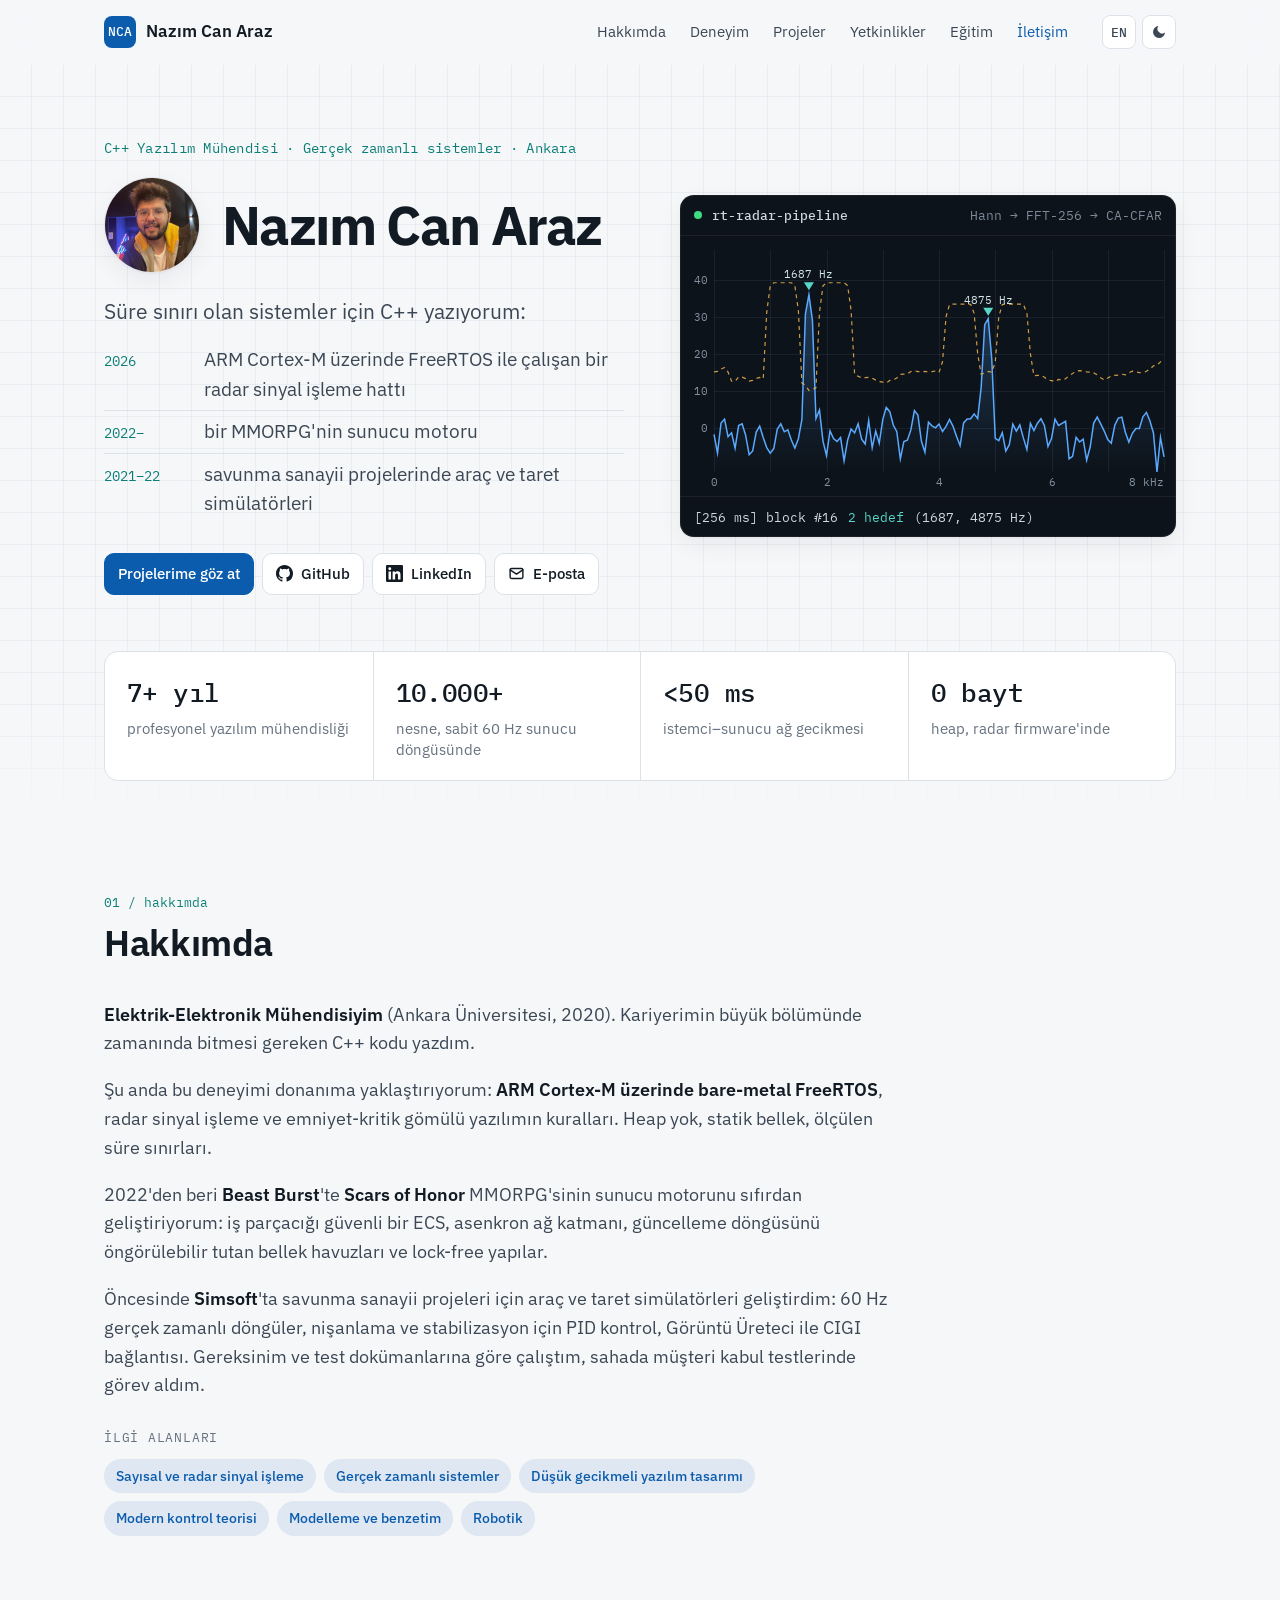
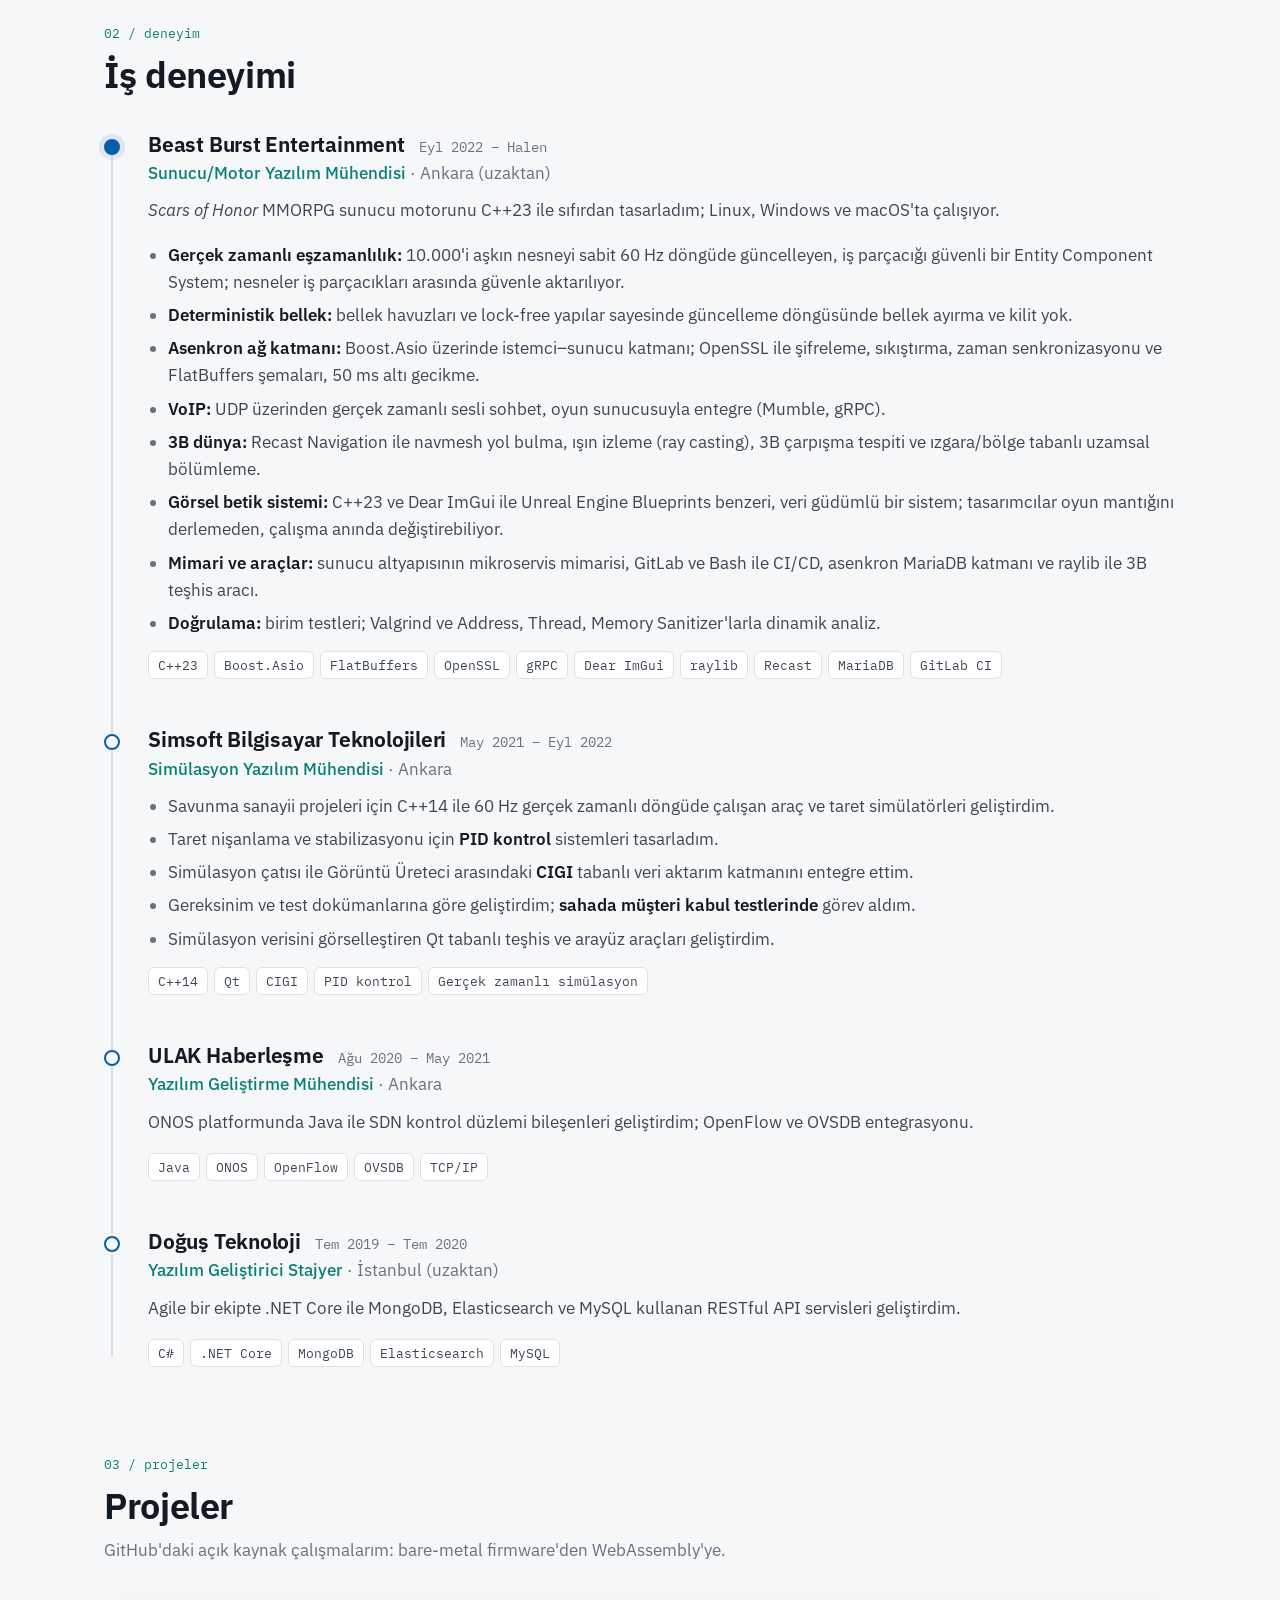
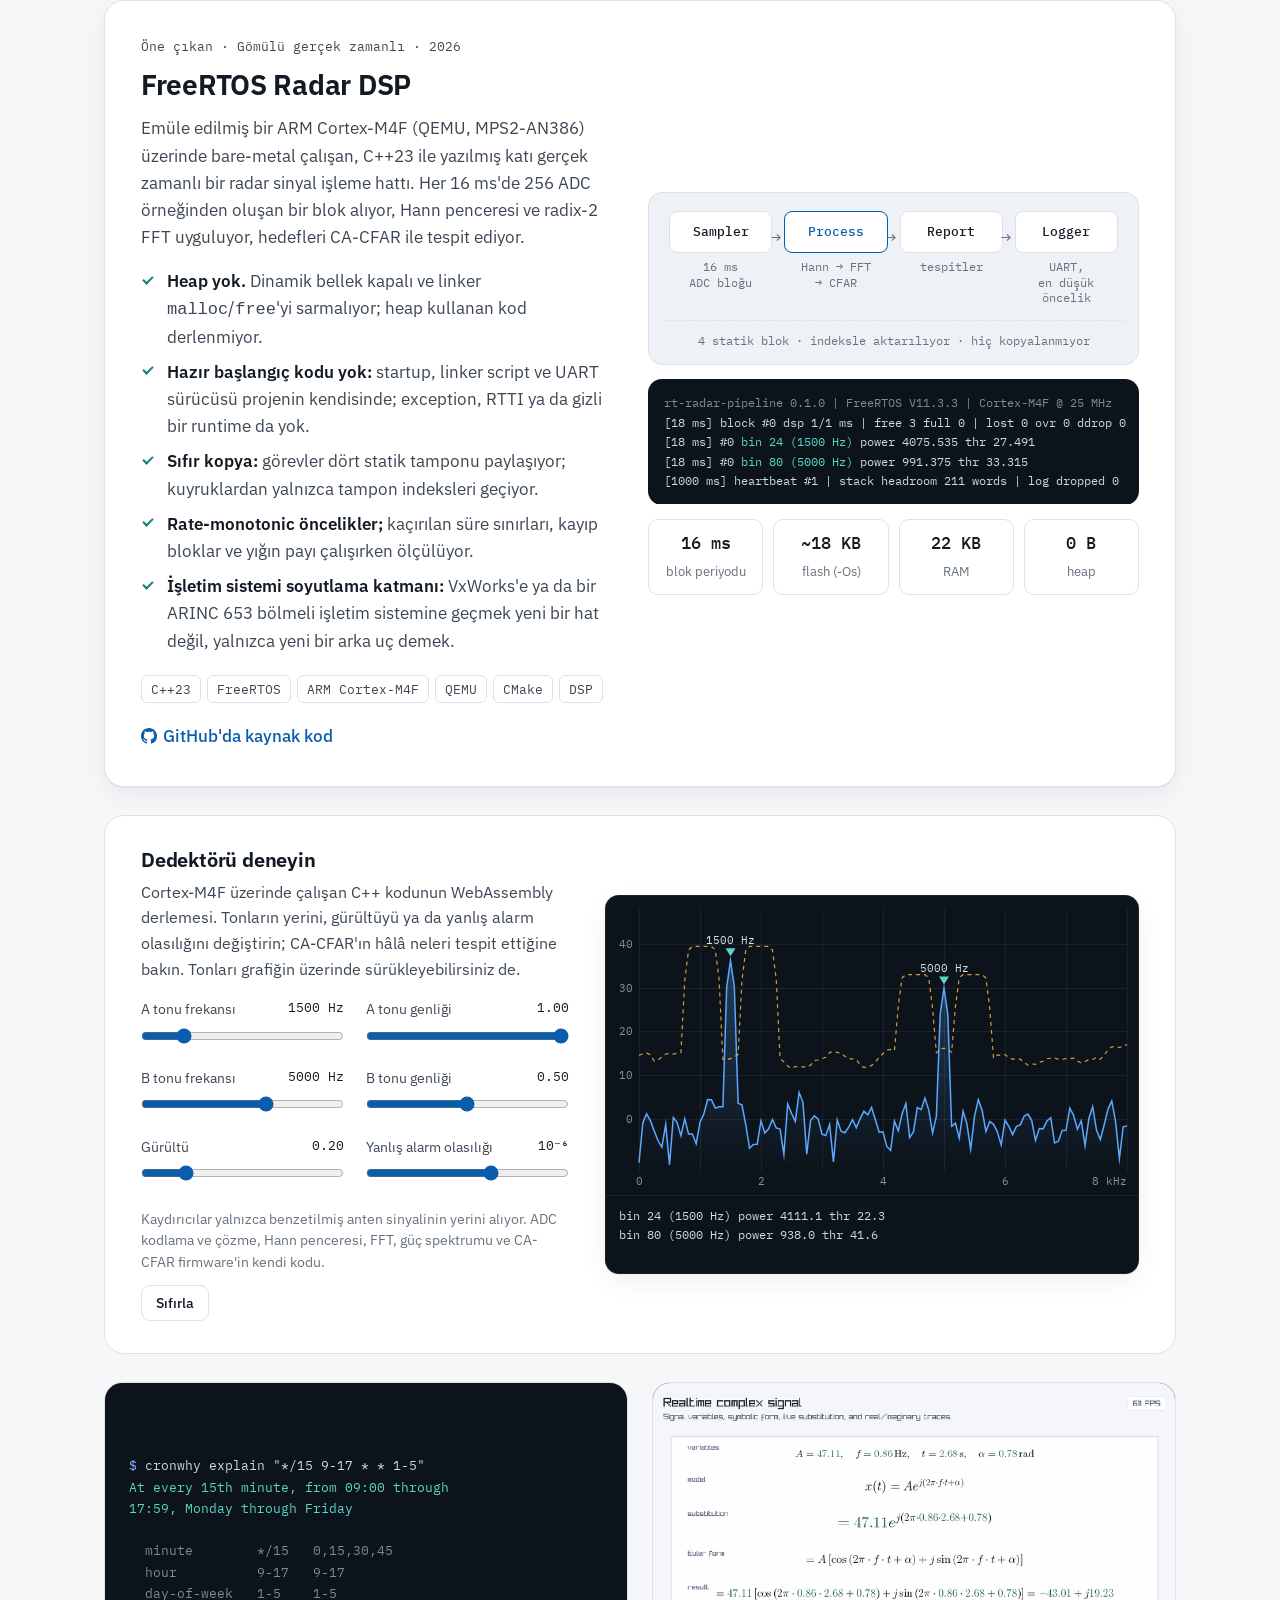
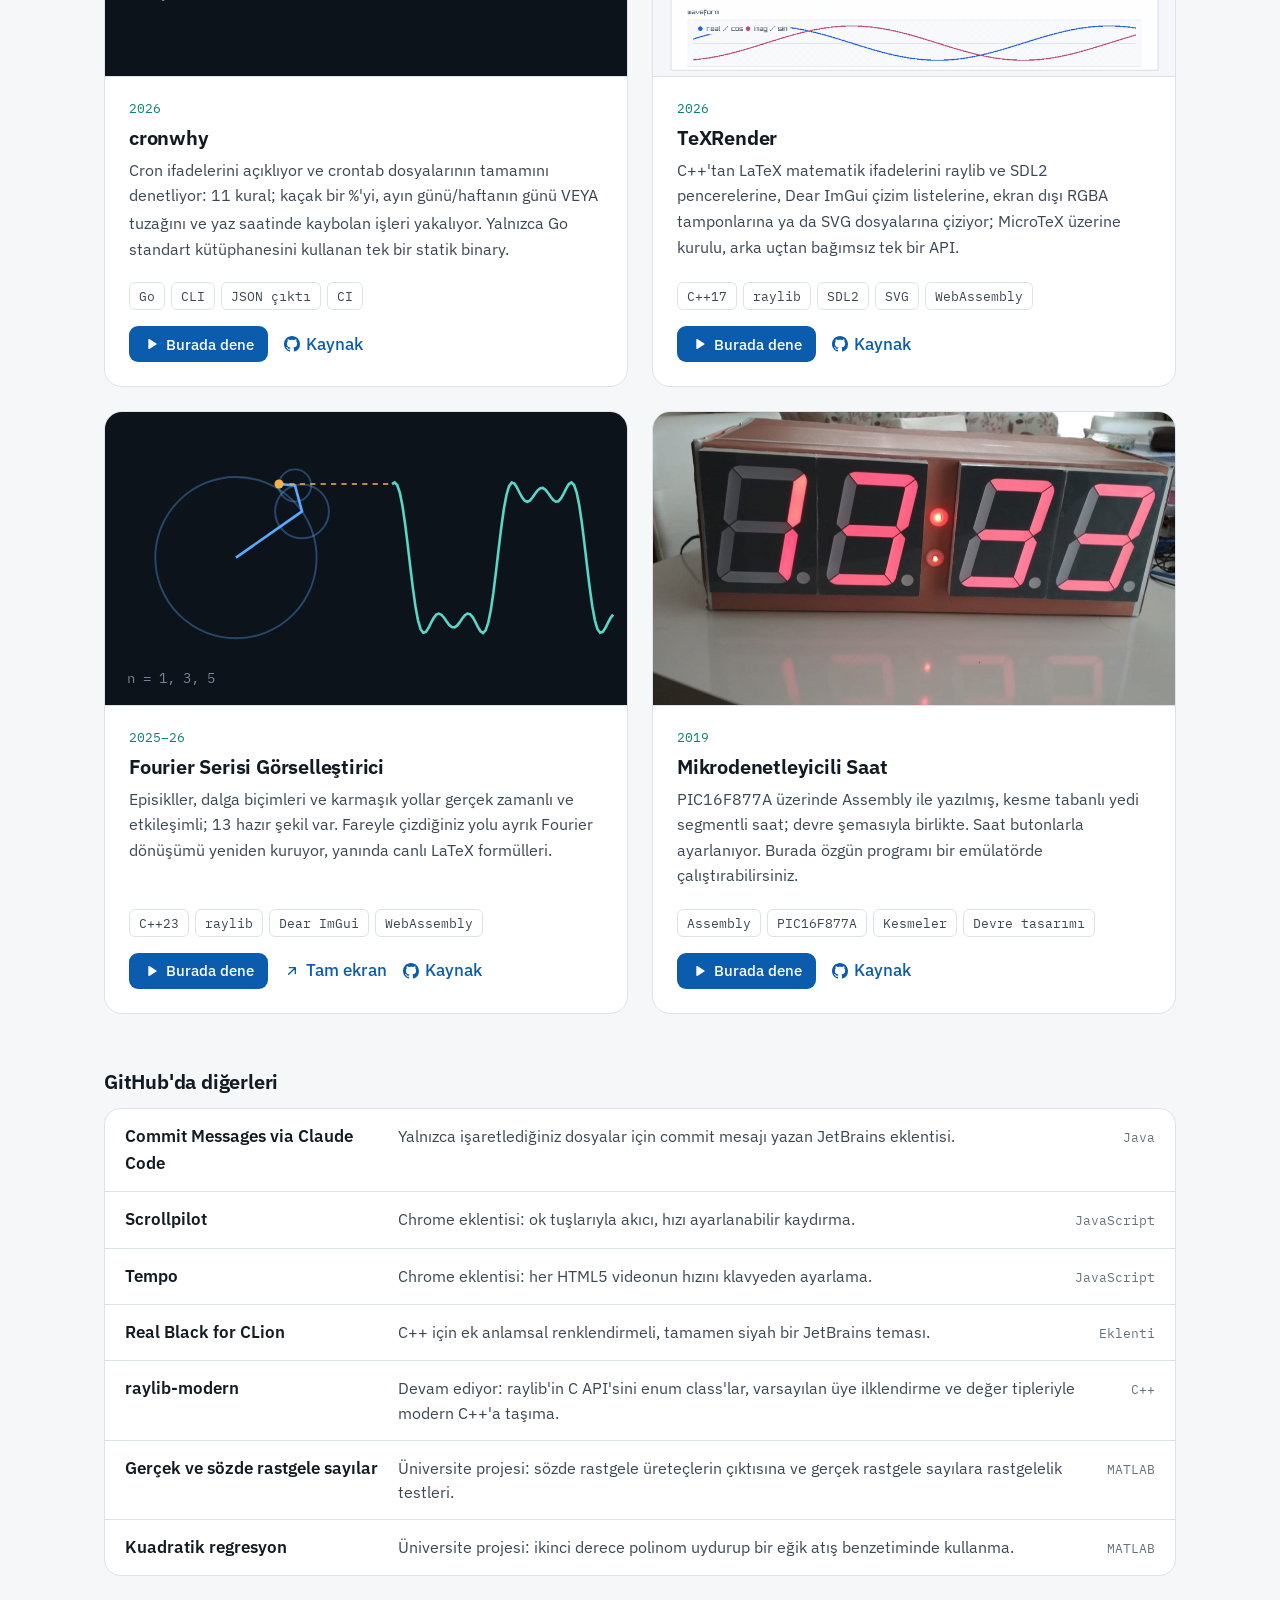
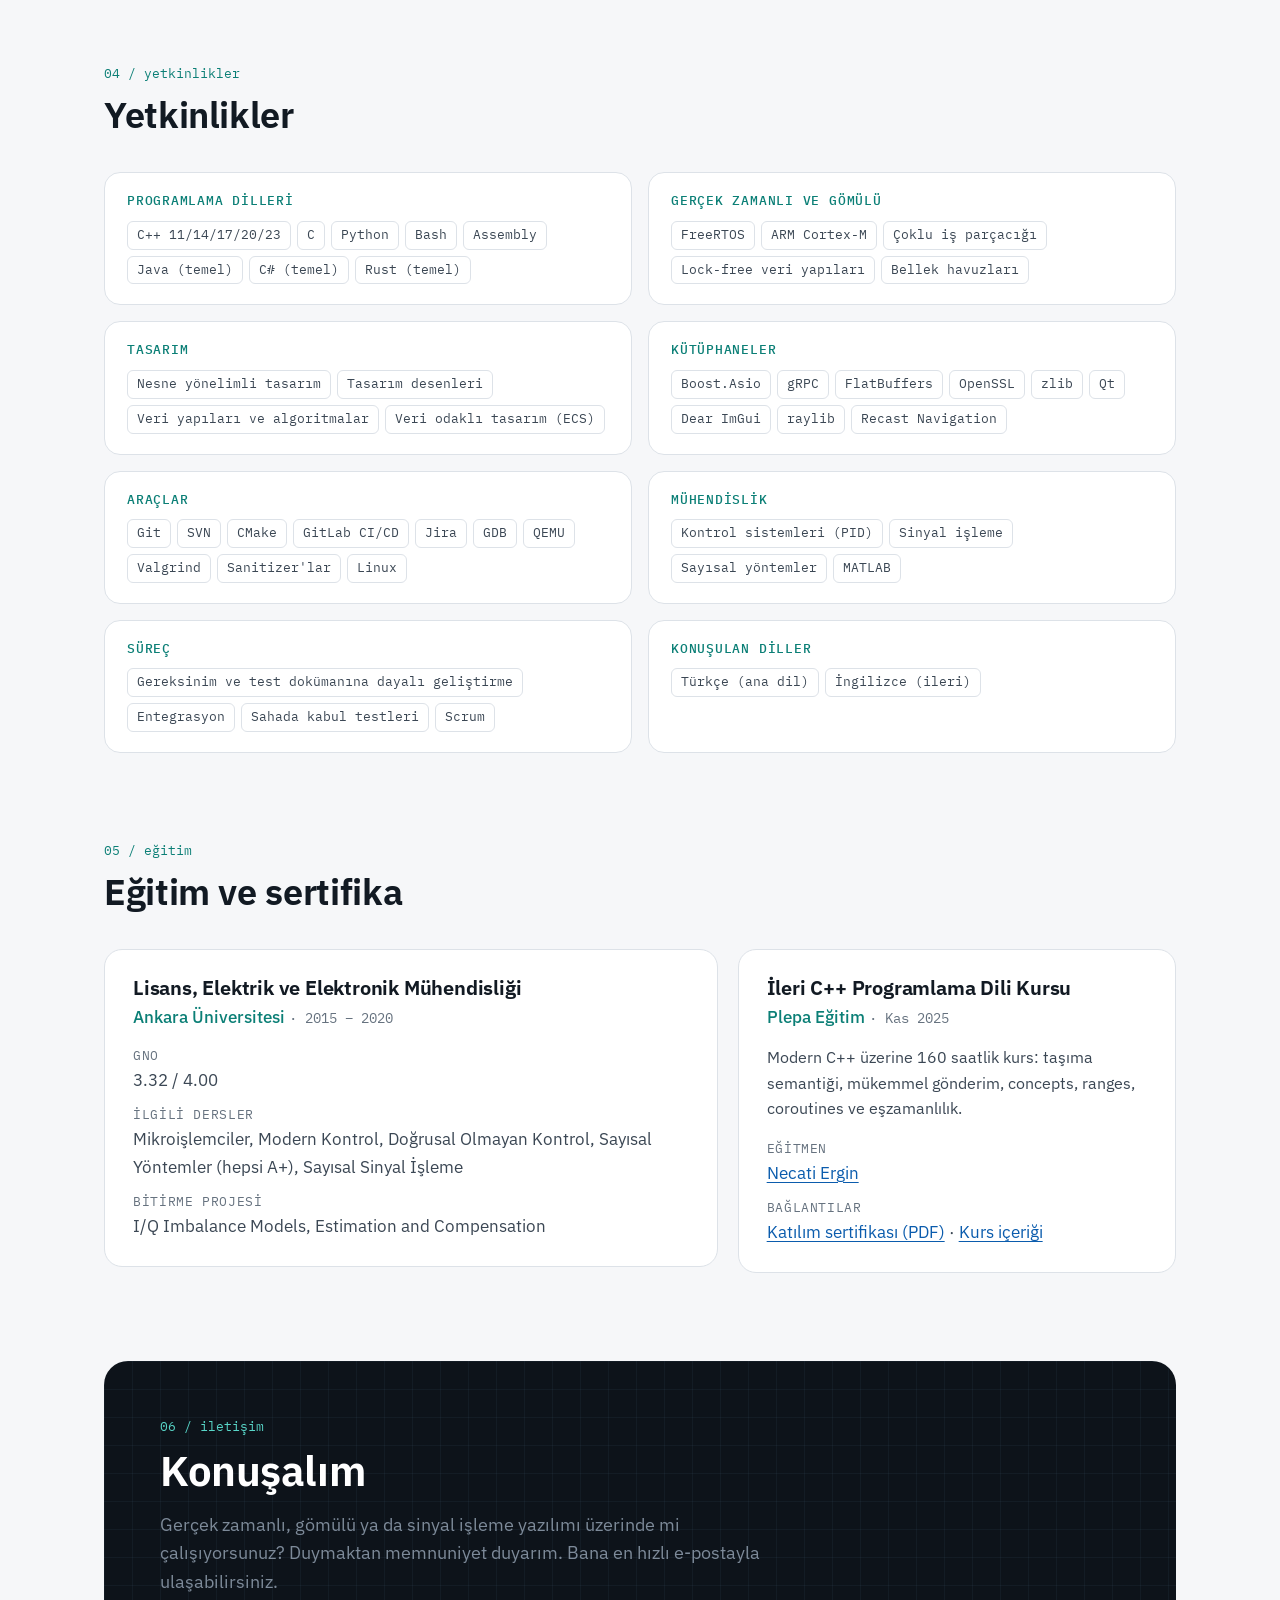
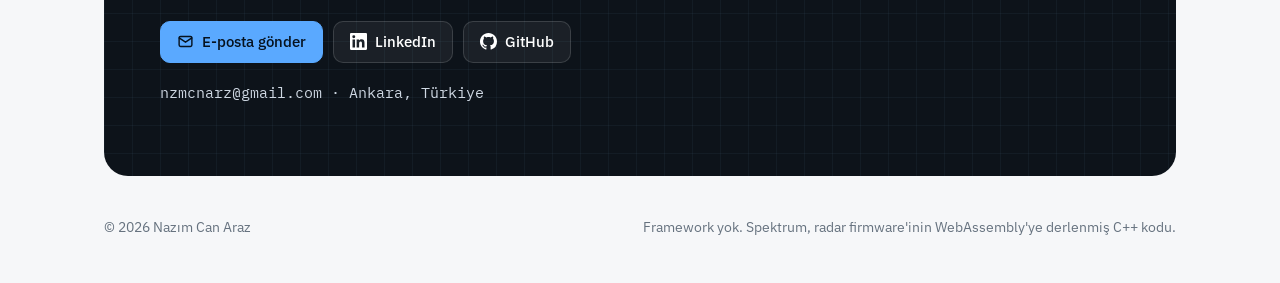
==== commit 513acf2b: "Add runnable demos and apply reviewer feedback - Run the rt-radar-pipeline DSP code as WebAssembly i" ====
--- a/tr/index.html
+++ b/tr/index.html
@@ -4,7 +4,7 @@
   <meta charset="utf-8">
   <meta name="viewport" content="width=device-width, initial-scale=1">
   <title>Nazım Can Araz · C++ Yazılım Mühendisi</title>
-  <meta name="description" content="Nazım Can Araz, Ankara'da gerçek zamanlı sistemler geliştiren bir C++ yazılım mühendisi: savunma simülatörleri, bir MMORPG sunucu motoru ve ARM Cortex-M üzerinde FreeRTOS ile radar sinyal işleme.">
+  <meta name="description" content="Nazım Can Araz, Ankara'da gerçek zamanlı sistemler geliştiren bir C++ yazılım mühendisi: ARM Cortex-M üzerinde FreeRTOS ile radar sinyal işleme, bir MMORPG sunucu motoru ve savunma sanayii simülatörleri.">
   <meta name="author" content="Nazım Can Araz">
   <link rel="canonical" href="https://nazimaraz.github.io/tr/">
   <link rel="alternate" hreflang="en" href="https://nazimaraz.github.io/">
@@ -14,7 +14,7 @@
   <meta property="og:type" content="profile">
   <meta property="og:url" content="https://nazimaraz.github.io/tr/">
   <meta property="og:title" content="Nazım Can Araz · C++ Yazılım Mühendisi">
-  <meta property="og:description" content="Gerçek zamanlı C++ sistemleri: savunma simülatörleri, bir MMORPG sunucu motoru ve ARM Cortex-M üzerinde FreeRTOS ile radar sinyal işleme.">
+  <meta property="og:description" content="Gerçek zamanlı C++ sistemleri: ARM Cortex-M üzerinde FreeRTOS ile radar sinyal işleme, bir MMORPG sunucu motoru ve savunma sanayii simülatörleri.">
   <meta property="og:image" content="https://nazimaraz.github.io/assets/img/og.png">
   <meta property="og:image:width" content="1200">
   <meta property="og:image:height" content="630">
@@ -33,7 +33,7 @@
   <link rel="preconnect" href="https://fonts.gstatic.com" crossorigin>
   <link rel="stylesheet" href="https://fonts.googleapis.com/css2?family=IBM+Plex+Mono:wght@400;500&family=IBM+Plex+Sans:wght@400;500;600;700&display=swap">
   <link rel="stylesheet" href="/assets/css/style.css">
-  <script src="/assets/js/main.js" defer></script>
+  <script type="module" src="/assets/js/main.js"></script>
 
   <script type="application/ld+json">
   {
@@ -91,8 +91,16 @@
       <div class="wrap hero-grid">
         <div class="hero-text">
           <p class="eyebrow mono">C++ Yazılım Mühendisi · Gerçek zamanlı sistemler · Ankara</p>
-          <h1>Nazım Can Araz</h1>
-          <p class="lede">Süre sınırı olan sistemler için C++ yazıyorum: savunma projelerinde araç simülatörleri, bir MMORPG'nin sunucu motoru ve şimdi de ARM Cortex-M üzerinde FreeRTOS ile çalışan bir radar sinyal işleme hattı.</p>
+          <div class="hero-name">
+            <img class="portrait" src="/assets/img/avatar.jpg" width="96" height="96" alt="Nazım Can Araz'ın portresi">
+            <h1>Nazım Can Araz</h1>
+          </div>
+          <p class="lede">Süre sınırı olan sistemler için C++ yazıyorum:</p>
+          <ul class="lede-list">
+            <li><span class="yr">2026</span>ARM Cortex-M üzerinde FreeRTOS ile çalışan bir radar sinyal işleme hattı</li>
+            <li><span class="yr">2022–</span>bir MMORPG'nin sunucu motoru</li>
+            <li><span class="yr">2021–22</span>savunma sanayii projelerinde araç ve taret simülatörleri</li>
+          </ul>
           <div class="cta">
             <a class="btn primary" href="#projects">Projelerime göz at</a>
             <a class="btn" href="https://github.com/nazimaraz"><svg aria-hidden="true"><use href="#i-github"/></svg>GitHub</a>
@@ -101,7 +109,7 @@
           </div>
         </div>
 
-        <figure class="scope" aria-label="Canlı spektrum: rt-radar-pipeline'daki Hann, FFT ve CA-CFAR zincirinin JavaScript kopyası, benzetilmiş ADC verisi üzerinde çalışıyor">
+        <figure class="scope" aria-label="Canlı spektrum: rt-radar-pipeline firmware'inin DSP kodu WebAssembly'ye derlenmiş halde, benzetilmiş ADC verisi üzerinde gerçek zamanın dörtte biri hızında çalışıyor">
           <div class="scope-head">
             <span class="live-dot" aria-hidden="true"></span>
             <b>rt-radar-pipeline</b>
@@ -114,7 +122,7 @@
 
       <div class="wrap">
         <ul class="stats">
-          <li><strong>6+ yıl</strong><span>profesyonel yazılım mühendisliği</span></li>
+          <li><strong>7+ yıl</strong><span>profesyonel yazılım mühendisliği</span></li>
           <li><strong>10.000+</strong><span>nesne, sabit 60 Hz sunucu döngüsünde</span></li>
           <li><strong>&lt;50 ms</strong><span>istemci–sunucu ağ gecikmesi</span></li>
           <li><strong>0 bayt</strong><span>heap, radar firmware'inde</span></li>
@@ -129,12 +137,12 @@
           <span class="num">01 / hakkımda</span>
           <h2 id="about-title">Hakkımda</h2>
         </div>
-        <div class="about-grid">
-          <img class="portrait" src="/assets/img/avatar.jpg" width="200" height="200" alt="Nazım Can Araz'ın portresi">
+        <div>
           <div class="about-text">
             <p><strong>Elektrik-Elektronik Mühendisiyim</strong> (Ankara Üniversitesi, 2020). Kariyerimin büyük bölümünde zamanında bitmesi gereken C++ kodu yazdım.</p>
-            <p><strong>Simsoft</strong>'ta savunma projeleri için araç ve taret simülatörleri geliştirdim: 60 Hz gerçek zamanlı döngüler, nişanlama ve stabilizasyon için PID kontrol, Görüntü Üreteci ile CIGI bağlantısı. Gereksinim ve test dokümanlarına göre çalıştım, sahada müşteri kabul testlerinde görev aldım. 2022'den beri <strong>Beast Burst</strong>'te <strong>Scars of Honor</strong> MMORPG'sinin sunucu motorunu sıfırdan geliştiriyorum: iş parçacığı güvenli bir ECS, asenkron ağ katmanı, güncelleme döngüsünü öngörülebilir tutan bellek havuzları ve lock-free yapılar.</p>
-            <p>Şimdi bu gerçek zamanlı deneyimi donanıma yaklaştırıyorum: <strong>ARM Cortex-M üzerinde bare-metal FreeRTOS</strong>, radar sinyal işleme ve emniyet-kritik gömülü yazılımın kuralları. Heap yok, statik bellek, ölçülen süre sınırları.</p>
+            <p>Şu anda bu deneyimi donanıma yaklaştırıyorum: <strong>ARM Cortex-M üzerinde bare-metal FreeRTOS</strong>, radar sinyal işleme ve emniyet-kritik gömülü yazılımın kuralları. Heap yok, statik bellek, ölçülen süre sınırları.</p>
+            <p>2022'den beri <strong>Beast Burst</strong>'te <strong>Scars of Honor</strong> MMORPG'sinin sunucu motorunu sıfırdan geliştiriyorum: iş parçacığı güvenli bir ECS, asenkron ağ katmanı, güncelleme döngüsünü öngörülebilir tutan bellek havuzları ve lock-free yapılar.</p>
+            <p>Öncesinde <strong>Simsoft</strong>'ta savunma sanayii projeleri için araç ve taret simülatörleri geliştirdim: 60 Hz gerçek zamanlı döngüler, nişanlama ve stabilizasyon için PID kontrol, Görüntü Üreteci ile CIGI bağlantısı. Gereksinim ve test dokümanlarına göre çalıştım, sahada müşteri kabul testlerinde görev aldım.</p>
             <p class="subhead">İlgi alanları</p>
             <ul class="chips">
               <li>Sayısal ve radar sinyal işleme</li>
@@ -187,7 +195,7 @@
             </div>
             <p class="role">Simülasyon Yazılım Mühendisi <span class="where">· Ankara</span></p>
             <ul class="points">
-              <li>Savunma projeleri için C++14 ile 60 Hz gerçek zamanlı döngüde çalışan araç ve taret simülatörleri geliştirdim.</li>
+              <li>Savunma sanayii projeleri için C++14 ile 60 Hz gerçek zamanlı döngüde çalışan araç ve taret simülatörleri geliştirdim.</li>
               <li>Taret nişanlama ve stabilizasyonu için <strong>PID kontrol</strong> sistemleri tasarladım.</li>
               <li>Simülasyon çatısı ile Görüntü Üreteci arasındaki <strong>CIGI</strong> tabanlı veri aktarım katmanını entegre ettim.</li>
               <li>Gereksinim ve test dokümanlarına göre geliştirdim; <strong>sahada müşteri kabul testlerinde</strong> görev aldım.</li>
@@ -215,7 +223,7 @@
               <h3>Doğuş Teknoloji</h3>
               <span class="when">Tem 2019 – Tem 2020</span>
             </div>
-            <p class="role">Yazılım Geliştirici Stajyer</p>
+            <p class="role">Yazılım Geliştirici Stajyer <span class="where">· İstanbul (uzaktan)</span></p>
             <p>Agile bir ekipte .NET Core ile MongoDB, Elasticsearch ve MySQL kullanan RESTful API servisleri geliştirdim.</p>
             <ul class="tags" aria-label="Teknolojiler">
               <li>C#</li><li>.NET Core</li><li>MongoDB</li><li>Elasticsearch</li><li>MySQL</li>
@@ -241,7 +249,7 @@
             <p>Emüle edilmiş bir ARM Cortex-M4F (QEMU, MPS2-AN386) üzerinde bare-metal çalışan, C++23 ile yazılmış katı gerçek zamanlı bir radar sinyal işleme hattı. Her 16 ms'de 256 ADC örneğinden oluşan bir blok alıyor, Hann penceresi ve radix-2 FFT uyguluyor, hedefleri CA-CFAR ile tespit ediyor.</p>
             <ul class="checks">
               <li><strong>Heap yok.</strong> Dinamik bellek kapalı ve linker <code>malloc</code>/<code>free</code>'yi sarmalıyor; heap kullanan kod derlenmiyor.</li>
-              <li><strong>Başlangıç kodu,</strong> linker script ve UART sürücüsü bana ait; exception, RTTI ya da gizli bir runtime yok.</li>
+              <li><strong>Hazır başlangıç kodu yok:</strong> startup, linker script ve UART sürücüsü projenin kendisinde; exception, RTTI ya da gizli bir runtime da yok.</li>
               <li><strong>Sıfır kopya:</strong> görevler dört statik tamponu paylaşıyor; kuyruklardan yalnızca tampon indeksleri geçiyor.</li>
               <li><strong>Rate-monotonic öncelikler;</strong> kaçırılan süre sınırları, kayıp bloklar ve yığın payı çalışırken ölçülüyor.</li>
               <li><strong>İşletim sistemi soyutlama katmanı:</strong> VxWorks'e ya da bir ARINC 653 bölmeli işletim sistemine geçmek yeni bir hat değil, yalnızca yeni bir arka uç demek.</li>
@@ -263,10 +271,10 @@
               <div class="pool">4 statik blok · indeksle aktarılıyor · hiç kopyalanmıyor</div>
             </div>
 <pre class="term" aria-label="Firmware konsol çıktısı"><span class="dim">rt-radar-pipeline 0.1.0 | FreeRTOS V11.3.3 | Cortex-M4F @ 25 MHz</span>
-[18 ms] block #0 dsp 1/1 ms | free 3 full 0 | lost 0 ovr 0
+[18 ms] block #0 dsp 1/1 ms | free 3 full 0 | lost 0 ovr 0 ddrop 0
 [18 ms] #0 <span class="hi">bin 24 (1500 Hz)</span> power 4075.535 thr 27.491
 [18 ms] #0 <span class="hi">bin 80 (5000 Hz)</span> power 991.375 thr 33.315
-[1000 ms] heartbeat #1 | stack headroom 211 words</pre>
+[1000 ms] heartbeat #1 | stack headroom 211 words | log dropped 0</pre>
             <ul class="metrics">
               <li><b>16 ms</b><span>blok periyodu</span></li>
               <li><b>~18 KB</b><span>flash (-Os)</span></li>
@@ -276,7 +284,66 @@
           </div>
         </article>
 
+        <section class="lab" id="radar-lab" aria-labelledby="lab-title">
+          <div class="lab-text">
+            <h3 id="lab-title">Dedektörü deneyin</h3>
+            <p>Cortex-M4F üzerinde çalışan C++ kodunun WebAssembly derlemesi. Tonların yerini, gürültüyü ya da yanlış alarm olasılığını değiştirin; CA-CFAR'ın hâlâ neleri tespit ettiğine bakın. Tonları grafiğin üzerinde sürükleyebilirsiniz de.</p>
+            <div class="lab-controls">
+              <label><span>A tonu frekansı <output></output></span><input type="range" name="hzA" min="0" max="8000" step="10" value="1500"></label>
+              <label><span>A tonu genliği <output></output></span><input type="range" name="ampA" min="0" max="1" step="0.01" value="1"></label>
+              <label><span>B tonu frekansı <output></output></span><input type="range" name="hzB" min="0" max="8000" step="10" value="5000"></label>
+              <label><span>B tonu genliği <output></output></span><input type="range" name="ampB" min="0" max="1" step="0.01" value="0.5"></label>
+              <label><span>Gürültü <output></output></span><input type="range" name="noise" min="0" max="1" step="0.01" value="0.2"></label>
+              <label><span>Yanlış alarm olasılığı <output></output></span><input type="range" name="pfa" min="1" max="9" step="1" value="6"></label>
+            </div>
+            <p class="lab-caveat">Kaydırıcılar yalnızca benzetilmiş anten sinyalinin yerini alıyor. ADC kodlama ve çözme, Hann penceresi, FFT, güç spektrumu ve CA-CFAR firmware'in kendi kodu.</p>
+            <button class="lab-reset" type="button">Sıfırla</button>
+          </div>
+          <div class="scope">
+            <canvas class="lab-canvas" role="img" aria-label="Kesikli çizgiyle CFAR eşiği ve işaretli tespitlerle güç spektrumu"></canvas>
+            <pre class="lab-log"></pre>
+          </div>
+        </section>
+
         <div class="cards">
+          <article class="card">
+            <div class="card-media">
+<pre class="term" aria-label="cronwhy örnek çıktısı"><span class="prompt">$</span> cronwhy explain "*/15 9-17 * * 1-5"
+<span class="hi">At every 15th minute, from 09:00 through
+17:59, Monday through Friday</span>
+
+<span class="dim">  minute        */15   0,15,30,45
+  hour          9-17   9-17
+  day-of-week   1-5    1-5</span></pre>
+            </div>
+            <div class="card-body">
+              <p class="kicker">2026</p>
+              <h3>cronwhy</h3>
+              <p>Cron ifadelerini açıklıyor ve crontab dosyalarının tamamını denetliyor: 11 kural; kaçak bir <code>%</code>'yi, ayın günü/haftanın günü VEYA tuzağını ve yaz saatinde kaybolan işleri yakalıyor. Yalnızca Go standart kütüphanesini kullanan tek bir statik binary.</p>
+              <ul class="tags" aria-label="Teknolojiler"><li>Go</li><li>CLI</li><li>JSON çıktı</li><li>CI</li></ul>
+              <div class="project-links">
+                <button type="button" class="try" data-demo="cronwhy" hidden><svg aria-hidden="true"><use href="#i-play"/></svg>Burada dene</button>
+                <a href="https://github.com/nazimaraz/cronwhy"><svg aria-hidden="true"><use href="#i-github"/></svg>Kaynak</a>
+              </div>
+            </div>
+          </article>
+
+          <article class="card">
+            <div class="card-media">
+              <img src="/assets/img/texrender.gif" width="920" height="507" loading="lazy" alt="TeXRender demosu: karmaşık bir sinyalin formülü, yerine konmuş değerleri ve gerçel/sanal dalga biçimleri gerçek zamanlı güncelleniyor">
+            </div>
+            <div class="card-body">
+              <p class="kicker">2026</p>
+              <h3>TeXRender</h3>
+              <p>C++'tan LaTeX matematik ifadelerini raylib ve SDL2 pencerelerine, Dear ImGui çizim listelerine, ekran dışı RGBA tamponlarına ya da SVG dosyalarına çiziyor; MicroTeX üzerine kurulu, arka uçtan bağımsız tek bir API.</p>
+              <ul class="tags" aria-label="Teknolojiler"><li>C++17</li><li>raylib</li><li>SDL2</li><li>SVG</li><li>WebAssembly</li></ul>
+              <div class="project-links">
+                <button type="button" class="try" data-demo="texrender" hidden><svg aria-hidden="true"><use href="#i-play"/></svg>Burada dene</button>
+                <a href="https://github.com/nazimaraz/TeXRender"><svg aria-hidden="true"><use href="#i-github"/></svg>Kaynak</a>
+              </div>
+            </div>
+          </article>
+
           <article class="card">
             <div class="card-media">
               <svg viewBox="0 0 400 225" role="img" aria-label="Kare dalga çizen üç episikl">
@@ -293,26 +360,14 @@
               </svg>
             </div>
             <div class="card-body">
+              <p class="kicker">2025–26</p>
               <h3>Fourier Serisi Görselleştirici</h3>
               <p>Episikller, dalga biçimleri ve karmaşık yollar gerçek zamanlı ve etkileşimli; 13 hazır şekil var. Fareyle çizdiğiniz yolu ayrık Fourier dönüşümü yeniden kuruyor, yanında canlı LaTeX formülleri.</p>
               <ul class="tags" aria-label="Teknolojiler"><li>C++23</li><li>raylib</li><li>Dear ImGui</li><li>WebAssembly</li></ul>
               <div class="project-links">
-                <a href="https://nazimaraz.github.io/Fourier-Series/"><svg aria-hidden="true"><use href="#i-play"/></svg>Canlı demo</a>
+                <button type="button" class="try" data-demo="fourier" hidden><svg aria-hidden="true"><use href="#i-play"/></svg>Burada dene</button>
+                <a href="https://nazimaraz.github.io/Fourier-Series/"><svg aria-hidden="true"><use href="#i-arrow"/></svg>Tam ekran</a>
                 <a href="https://github.com/nazimaraz/Fourier-Series"><svg aria-hidden="true"><use href="#i-github"/></svg>Kaynak</a>
-              </div>
-            </div>
-          </article>
-
-          <article class="card">
-            <div class="card-media">
-              <img src="/assets/img/texrender.gif" width="920" height="507" loading="lazy" alt="TeXRender demosu: karmaşık bir sinyalin formülü, yerine konmuş değerleri ve gerçel/sanal dalga biçimleri gerçek zamanlı güncelleniyor">
-            </div>
-            <div class="card-body">
-              <h3>TeXRender</h3>
-              <p>C++'tan LaTeX matematik ifadelerini raylib ve SDL2 pencerelerine, Dear ImGui çizim listelerine, ekran dışı RGBA tamponlarına ya da SVG dosyalarına çiziyor; MicroTeX üzerine kurulu, arka uçtan bağımsız tek bir API.</p>
-              <ul class="tags" aria-label="Teknolojiler"><li>C++17</li><li>raylib</li><li>SDL2</li><li>SVG</li><li>WebAssembly</li></ul>
-              <div class="project-links">
-                <a href="https://github.com/nazimaraz/TeXRender"><svg aria-hidden="true"><use href="#i-github"/></svg>Kaynak</a>
               </div>
             </div>
           </article>
@@ -322,43 +377,25 @@
               <img src="/assets/img/clock.jpg" width="1000" height="622" loading="lazy" alt="PIC16F877A mikrodenetleyiciyle yapılmış dört haneli, yedi segmentli LED saat">
             </div>
             <div class="card-body">
+              <p class="kicker">2019</p>
               <h3>Mikrodenetleyicili Saat</h3>
-              <p>PIC16F877A üzerinde Assembly ile yazılmış, kesme tabanlı yedi segmentli saat; devre şeması da benim. Saat butonlarla ayarlanıyor.</p>
+              <p>PIC16F877A üzerinde Assembly ile yazılmış, kesme tabanlı yedi segmentli saat; devre şemasıyla birlikte. Saat butonlarla ayarlanıyor. Burada özgün programı bir emülatörde çalıştırabilirsiniz.</p>
               <ul class="tags" aria-label="Teknolojiler"><li>Assembly</li><li>PIC16F877A</li><li>Kesmeler</li><li>Devre tasarımı</li></ul>
               <div class="project-links">
+                <button type="button" class="try" data-demo="clock" hidden><svg aria-hidden="true"><use href="#i-play"/></svg>Burada dene</button>
                 <a href="https://github.com/nazimaraz/Digital-Clock-Using-Microcontroller"><svg aria-hidden="true"><use href="#i-github"/></svg>Kaynak</a>
               </div>
             </div>
           </article>
-
-          <article class="card">
-            <div class="card-media">
-<pre class="term" aria-label="cronwhy örnek çıktısı"><span class="prompt">$</span> cronwhy explain "*/15 9-17 * * 1-5"
-<span class="hi">At every 15th minute, from 09:00 through
-17:59, Monday through Friday</span>
-
-<span class="dim">  minute        */15   0,15,30,45
-  hour          9-17   9-17
-  day-of-week   1-5    1-5</span></pre>
-            </div>
-            <div class="card-body">
-              <h3>cronwhy</h3>
-              <p>Cron ifadelerini açıklıyor ve crontab dosyalarının tamamını denetliyor: 11 kural; kaçak bir <code>%</code>'yi, ayın günü/haftanın günü VEYA tuzağını ve yaz saatinde kaybolan işleri yakalıyor. Yalnızca Go standart kütüphanesini kullanan tek bir statik binary.</p>
-              <ul class="tags" aria-label="Teknolojiler"><li>Go</li><li>CLI</li><li>JSON çıktı</li><li>CI</li></ul>
-              <div class="project-links">
-                <a href="https://github.com/nazimaraz/cronwhy"><svg aria-hidden="true"><use href="#i-github"/></svg>Kaynak</a>
-              </div>
-            </div>
-          </article>
         </div>
 
         <h3 class="more-head">GitHub'da diğerleri</h3>
         <ul class="more">
+          <li><a href="https://github.com/nazimaraz/jetbrains-ai-commit"><span class="name">Commit Messages via Claude Code</span><span class="desc">Yalnızca işaretlediğiniz dosyalar için commit mesajı yazan JetBrains eklentisi.</span><span class="lang-tag">Java</span></a></li>
+          <li><a href="https://github.com/nazimaraz/scrollpilot"><span class="name">Scrollpilot</span><span class="desc">Chrome eklentisi: ok tuşlarıyla akıcı, hızı ayarlanabilir kaydırma.</span><span class="lang-tag">JavaScript</span></a></li>
+          <li><a href="https://github.com/nazimaraz/tempo"><span class="name">Tempo</span><span class="desc">Chrome eklentisi: her HTML5 videonun hızını klavyeden ayarlama.</span><span class="lang-tag">JavaScript</span></a></li>
+          <li><a href="https://github.com/nazimaraz/real-black-clion-theme"><span class="name">Real Black for CLion</span><span class="desc">C++ için ek anlamsal renklendirmeli, tamamen siyah bir JetBrains teması.</span><span class="lang-tag">Eklenti</span></a></li>
           <li><a href="https://github.com/nazimaraz/raylib-modern"><span class="name">raylib-modern</span><span class="desc">Devam ediyor: raylib'in C API'sini enum class'lar, varsayılan üye ilklendirme ve değer tipleriyle modern C++'a taşıma.</span><span class="lang-tag">C++</span></a></li>
-          <li><a href="https://github.com/nazimaraz/real-black-clion-theme"><span class="name">Real Black for CLion</span><span class="desc">C++ için ek anlamsal renklendirmeli, tamamen siyah bir JetBrains teması.</span><span class="lang-tag">Eklenti</span></a></li>
-          <li><a href="https://github.com/nazimaraz/jetbrains-ai-commit"><span class="name">Commit Messages via Claude Code</span><span class="desc">Yalnızca işaretlediğiniz dosyalar için commit mesajı yazan JetBrains eklentisi.</span><span class="lang-tag">Java</span></a></li>
-          <li><a href="https://github.com/nazimaraz/tempo"><span class="name">Tempo</span><span class="desc">Chrome eklentisi: her HTML5 videonun hızını klavyeden ayarlama.</span><span class="lang-tag">JavaScript</span></a></li>
-          <li><a href="https://github.com/nazimaraz/scrollpilot"><span class="name">Scrollpilot</span><span class="desc">Chrome eklentisi: ok tuşlarıyla akıcı, hızı ayarlanabilir kaydırma.</span><span class="lang-tag">JavaScript</span></a></li>
           <li><a href="https://github.com/nazimaraz/Testing-and-Comparison-of-True-and-Pseudo-Random-Number-Generators"><span class="name">Gerçek ve sözde rastgele sayılar</span><span class="desc">Üniversite projesi: sözde rastgele üreteçlerin çıktısına ve gerçek rastgele sayılara rastgelelik testleri.</span><span class="lang-tag">MATLAB</span></a></li>
           <li><a href="https://github.com/nazimaraz/Analysis-of-Finding-Quadratic-Regression-Polynomial"><span class="name">Kuadratik regresyon</span><span class="desc">Üniversite projesi: ikinci derece polinom uydurup bir eğik atış benzetiminde kullanma.</span><span class="lang-tag">MATLAB</span></a></li>
         </ul>
@@ -429,6 +466,11 @@
           <div class="edu-card">
             <h3>İleri C++ Programlama Dili Kursu</h3>
             <p class="meta">Plepa Eğitim <span class="when">· Kas 2025</span></p>
+            <p class="edu-text">Modern C++ üzerine 160 saatlik kurs: taşıma semantiği, mükemmel gönderim, concepts, ranges, coroutines ve eşzamanlılık.</p>
+            <dl>
+              <div><dt>Eğitmen</dt><dd><a href="https://www.linkedin.com/in/necatiergn/">Necati Ergin</a></dd></div>
+              <div><dt>Bağlantılar</dt><dd><a href="/assets/doc/cpp-course-certificate.pdf">Katılım sertifikası (PDF)</a> · <a href="https://plepa.com/ileri-c-programlama-dili-kurs-icerigi/">Kurs içeriği</a></dd></div>
+            </dl>
           </div>
         </div>
       </div>
@@ -455,7 +497,7 @@
   <footer class="footer">
     <div class="wrap">
       <span>© <span id="year">2026</span> Nazım Can Araz</span>
-      <span>Elle yazılmış HTML ve CSS, bir de JavaScript'te 256 noktalı FFT.</span>
+      <span>Framework yok. Spektrum, radar firmware'inin WebAssembly'ye derlenmiş C++ kodu.</span>
     </div>
   </footer>
 </body>
--- a/assets/css/style.css
+++ b/assets/css/style.css
@@ -243,21 +243,43 @@
   letter-spacing: 0.02em;
 }
 
+.hero-name { display: flex; align-items: center; gap: 22px; margin-bottom: 22px; }
+.hero-name .portrait {
+  flex: none;
+  width: 96px;
+  height: 96px;
+  border-radius: 50%;
+  object-fit: cover;
+  border: 1px solid var(--line);
+  box-shadow: var(--shadow);
+}
 .hero h1 {
-  font-size: clamp(40px, 6vw, 64px);
+  font-size: clamp(36px, 4.6vw, 54px);
   font-weight: 700;
   letter-spacing: -0.03em;
-  margin-bottom: 20px;
 }
 
 .lede {
   font-size: clamp(18px, 2vw, 21px);
   color: var(--text-2);
   max-width: 34em;
-  margin-bottom: 28px;
-}
+  margin-bottom: 10px;
+}
+.lede-list {
+  list-style: none;
+  margin: 0 0 28px;
+  padding: 0;
+  max-width: 34em;
+  font-size: clamp(16.5px, 1.7vw, 18.5px);
+  color: var(--text-2);
+}
+.lede-list li { display: grid; grid-template-columns: 5.4em minmax(0, 1fr); align-items: baseline; padding: 6px 0; }
+.lede-list li + li { border-top: 1px solid var(--line); }
+.lede-list .yr { font-family: var(--font-mono); font-size: 0.78em; color: var(--teal); }
 
 .cta { display: flex; flex-wrap: wrap; gap: 10px; }
+.hero .cta .btn { padding: 0 13px; }
+.hero .cta { gap: 8px; }
 
 .btn {
   display: inline-flex;
@@ -363,21 +385,6 @@
 .section-head p { color: var(--muted); margin: 10px 0 0; max-width: 40em; }
 
 /* about */
-.about-grid {
-  display: grid;
-  grid-template-columns: 200px minmax(0, 1fr);
-  gap: 48px;
-  align-items: start;
-}
-.portrait {
-  width: 200px;
-  height: auto;
-  aspect-ratio: 1;
-  border-radius: 20px;
-  object-fit: cover;
-  border: 1px solid var(--line);
-  box-shadow: var(--shadow);
-}
 .about-text { font-size: 18px; color: var(--text-2); max-width: 44em; }
 .about-text strong { color: var(--text); font-weight: 600; }
 
@@ -498,6 +505,25 @@
 }
 .project-links a:hover { text-decoration: underline; }
 .project-links svg { width: 16px; height: 16px; }
+.project-links { align-items: center; }
+.try {
+  display: inline-flex;
+  align-items: center;
+  gap: 7px;
+  height: 36px;
+  padding: 0 14px;
+  border: 0;
+  border-radius: 9px;
+  background: var(--accent);
+  color: #fff;
+  font: 500 15px/1 var(--font-sans);
+  cursor: pointer;
+}
+.try[hidden] { display: none; }
+.try:hover { filter: brightness(1.08); }
+:root[data-theme="dark"] .try { color: #06121f; }
+@media (prefers-color-scheme: dark) { :root:not([data-theme="light"]) .try { color: #06121f; } }
+.card-body .kicker { margin-bottom: 6px; font-size: 13px; color: var(--teal); }
 
 .featured-visual { display: flex; flex-direction: column; justify-content: center; gap: 14px; min-width: 0; }
 .featured-visual .term { font-size: 11.5px; padding: 14px 16px; }
@@ -584,6 +610,49 @@
 }
 .metrics b { display: block; font-family: var(--font-mono); font-weight: 500; font-size: 17px; color: var(--text); }
 .metrics span { font-size: 12.5px; color: var(--muted); }
+
+/* radar playground */
+.lab {
+  display: grid;
+  grid-template-columns: minmax(0, 1fr) minmax(0, 1.25fr);
+  gap: 36px;
+  align-items: center;
+  padding: 32px 36px;
+  border: 1px solid var(--line);
+  border-radius: 20px;
+  background: var(--surface);
+  margin-bottom: 28px;
+}
+.lab h3 { font-size: 20px; font-weight: 650; margin-bottom: 8px; }
+.lab p { color: var(--text-2); font-size: 16px; }
+.lab-controls { display: grid; grid-template-columns: repeat(2, minmax(0, 1fr)); gap: 12px 22px; margin-bottom: 16px; }
+.lab-controls label { display: block; font-size: 14px; color: var(--text-2); }
+.lab-controls label span { display: flex; justify-content: space-between; gap: 8px; }
+.lab-controls output { font-family: var(--font-mono); font-size: 13px; color: var(--text); white-space: nowrap; }
+.lab-controls input { width: 100%; height: 26px; margin: 2px 0 0; accent-color: var(--accent); cursor: pointer; }
+.lab .lab-caveat { font-size: 13.5px; color: var(--muted); margin-bottom: 12px; }
+.lab-canvas { display: block; width: 100%; height: 300px; cursor: ew-resize; touch-action: pan-y; }
+.lab-log {
+  margin: 0;
+  height: 6.6em;
+  overflow: hidden;
+  padding: 10px 14px;
+  border-top: 1px solid rgba(255, 255, 255, 0.06);
+  font: 12px/1.6 var(--font-mono);
+  color: var(--term-text);
+  white-space: pre-wrap;
+}
+.lab-reset, .demo button {
+  height: 36px;
+  padding: 0 14px;
+  border: 1px solid var(--line);
+  border-radius: 9px;
+  background: var(--surface);
+  color: var(--text);
+  font: 500 14px/1 var(--font-sans);
+  cursor: pointer;
+}
+.lab-reset:hover, .demo button:hover { border-color: var(--muted); }
 
 .cards {
   display: grid;
@@ -684,6 +753,89 @@
 .edu-card dl { margin: 0; display: grid; gap: 10px; }
 .edu-card dt { font-family: var(--font-mono); font-size: 12.5px; color: var(--muted); text-transform: uppercase; letter-spacing: 0.05em; }
 .edu-card dd { margin: 2px 0 0; color: var(--text-2); }
+
+.edu-text { color: var(--text-2); font-size: 16px; }
+
+/* demo windows */
+.demo-open { overflow: hidden; }
+.demo {
+  width: min(900px, calc(100vw - 32px));
+  max-height: calc(100dvh - 32px);
+  padding: 0;
+  border: 1px solid var(--line);
+  border-radius: 18px;
+  background: var(--surface);
+  color: var(--text);
+  box-shadow: 0 24px 80px rgba(0, 0, 0, 0.45);
+  overflow: hidden auto;
+}
+.demo[data-name="fourier"] { width: min(1180px, calc(100vw - 32px)); }
+.demo::backdrop { background: rgba(5, 9, 14, 0.72); }
+.demo-head {
+  position: sticky;
+  top: 0;
+  z-index: 1;
+  display: flex;
+  align-items: center;
+  justify-content: space-between;
+  gap: 16px;
+  padding: 14px 20px;
+  border-bottom: 1px solid var(--line);
+  background: var(--surface);
+}
+.demo-head h3 { font-size: 18px; font-weight: 650; }
+.demo-body { padding: 20px; }
+.demo-content { display: grid; gap: 14px; }
+.demo[data-name="fourier"] .demo-body { padding: 0; }
+.demo-note { margin: 0; padding: 0 20px 18px; color: var(--muted); font-size: 14px; }
+.demo[data-name="fourier"] .demo-note { padding-top: 14px; }
+.demo-status { margin: 0; color: var(--muted); font-size: 14.5px; }
+.demo[data-name="fourier"] .demo-status { padding: 20px; }
+.demo-status.error { color: #d13b3b; }
+.demo-frame { display: block; width: 100%; height: min(680px, calc(100dvh - 170px)); border: 0; background: #111827; }
+.demo-presets, .demo-tabs { display: flex; flex-wrap: wrap; gap: 8px; }
+.demo-tabs button, .demo-presets button { font-family: var(--font-mono); font-size: 13px; }
+.demo button[aria-pressed="true"] { border-color: var(--accent); color: var(--accent); }
+.demo-pane { display: grid; gap: 12px; }
+.demo-pane[hidden] { display: none; }
+.demo textarea, .demo input[type="text"] {
+  width: 100%;
+  padding: 10px 12px;
+  border: 1px solid var(--line);
+  border-radius: 10px;
+  background: var(--bg);
+  color: var(--text);
+  font: 14px/1.6 var(--font-mono);
+  resize: vertical;
+}
+.demo-term { min-height: 15em; max-height: 46dvh; overflow: auto; white-space: pre-wrap; overflow-wrap: anywhere; }
+.demo-paper {
+  display: grid;
+  place-items: center;
+  min-height: 200px;
+  padding: 20px;
+  border: 1px solid var(--line);
+  border-radius: 12px;
+  background: #fff;
+  overflow-x: auto;
+}
+.demo-paper img { max-width: 100%; height: auto; }
+.clock-face {
+  display: flex;
+  justify-content: center;
+  align-items: center;
+  gap: clamp(6px, 2vw, 16px);
+  padding: 28px 16px;
+  border-radius: 14px;
+  background: #14171a;
+}
+.clock-face svg { width: min(20%, 120px); height: auto; transform: skewX(-5deg); }
+.clock-face path { fill: #2b2f33; }
+.clock-face path.on { fill: #ff4d5e; filter: drop-shadow(0 0 5px rgba(255, 77, 94, 0.6)); }
+.clock-colon { display: grid; gap: 26px; }
+.clock-colon i { width: 12px; height: 12px; border-radius: 50%; background: #2b2f33; }
+.clock-colon.on i { background: #ff4d5e; box-shadow: 0 0 10px rgba(255, 77, 94, 0.8); }
+.clock-buttons { justify-content: center; touch-action: manipulation; user-select: none; -webkit-user-select: none; }
 
 /* contact */
 .contact {
@@ -726,7 +878,7 @@
 /* --- responsive ---------------------------------------------------------- */
 
 @media (max-width: 980px) {
-  .hero-grid, .featured { grid-template-columns: minmax(0, 1fr); }
+  .hero-grid, .featured, .lab { grid-template-columns: minmax(0, 1fr); }
   .hero-grid { gap: 40px; }
   .stats { grid-template-columns: repeat(2, minmax(0, 1fr)); }
   .stats li:nth-child(3) { border-left: 0; }
@@ -749,8 +901,6 @@
   .nav a { white-space: nowrap; }
   html { scroll-padding-top: 110px; }
   .cards, .skills, .edu { grid-template-columns: minmax(0, 1fr); }
-  .about-grid { grid-template-columns: minmax(0, 1fr); gap: 24px; }
-  .portrait { width: 120px; }
   .more a { grid-template-columns: minmax(0, 1fr) auto; gap: 2px 12px; }
   .more .desc { grid-column: 1 / -1; grid-row: 2; }
 }
@@ -763,7 +913,13 @@
   .stats { grid-template-columns: minmax(0, 1fr); margin-top: 36px; }
   .stats li + li { border-left: 0; border-top: 1px solid var(--line); }
   .section { padding-top: 64px; }
-  .featured { padding: 22px 18px; }
+  .featured, .lab { padding: 22px 18px; }
+  .lab-controls { grid-template-columns: minmax(0, 1fr); }
+  .lab-canvas { height: 220px; }
+  .hero-name { gap: 16px; }
+  .hero-name .portrait { width: 72px; height: 72px; }
+  .hero h1 { font-size: clamp(28px, 8.4vw, 36px); }
+  .lede-list li { grid-template-columns: 4.6em minmax(0, 1fr); }
   .pipeline { grid-template-columns: repeat(2, minmax(0, 1fr)); row-gap: 14px; }
   .stage:nth-child(3)::before { display: none; }
   .metrics { grid-template-columns: repeat(2, minmax(0, 1fr)); }
